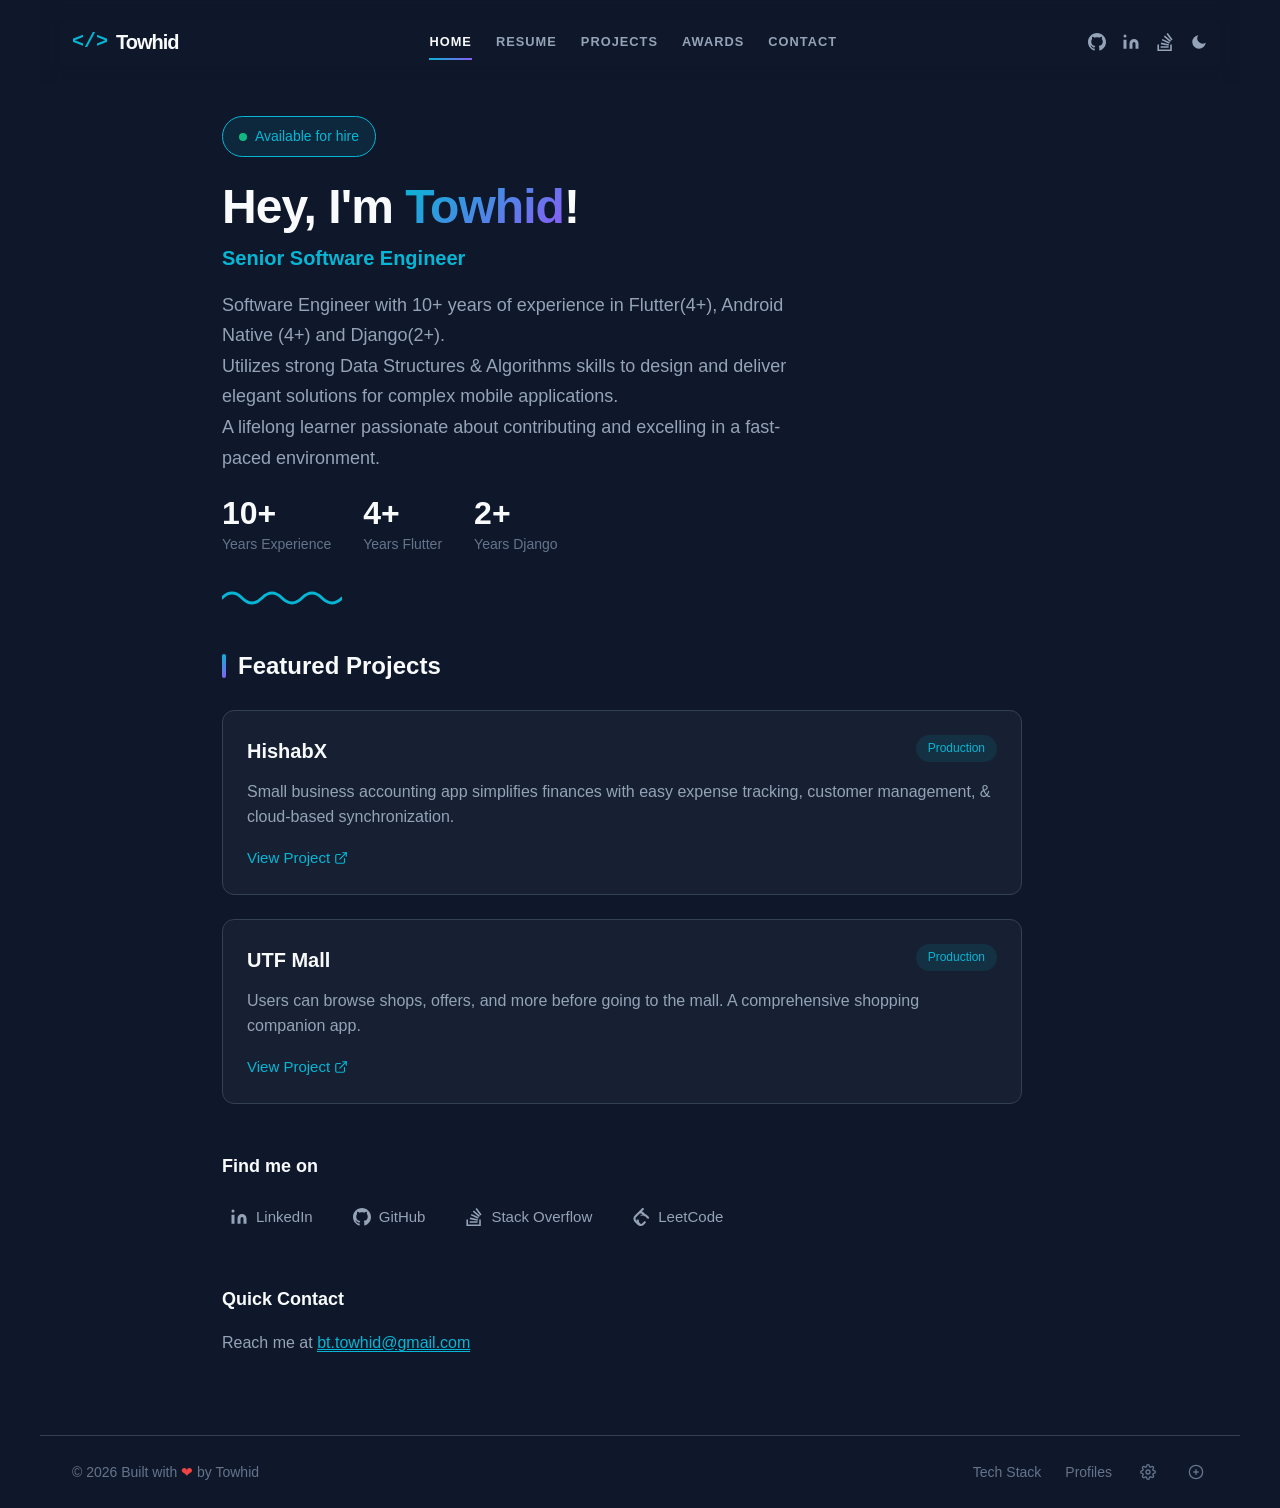
==== index.html @ b1a53357 "initial setup with kimi" ====
<!DOCTYPE html>
<html lang="en" data-theme="dark">

<head>
    <meta charset="UTF-8">
    <meta name="viewport" content="width=device-width, initial-scale=1.0">
    <title>Towhid - Software Engineer</title>
    <link rel="stylesheet" href="styles.css">
</head>

<body>
    <nav class="navbar">
        <div class="nav-brand">
            <span class="logo">&lt;/&gt;</span><span class="logo-text">Towhid</span>
        </div>
        <div class="nav-links">
            <a href="#home" class="nav-link active" data-section="home">HOME</a>
            <a href="#resume" class="nav-link" data-section="resume">RESUME</a>
            <a href="#projects" class="nav-link" data-section="projects">PROJECTS</a>
            <a href="#awards" class="nav-link" data-section="awards">AWARDS</a>
            <a href="#contact" class="nav-link" data-section="contact">CONTACT</a>
        </div>
        <div class="nav-social">
            <a href="#" class="social-link" aria-label="GitHub">
                <svg width="18" height="18" viewBox="0 0 24 24" fill="currentColor">
                    <path
                        d="M12 0c-6.626 0-12 5.373-12 12 0 5.302 3.438 9.8 8.207 11.387.599.111.793-.261.793-.577v-2.234c-3.338.726-4.033-1.416-4.033-1.416-.546-1.387-1.333-1.756-1.333-1.756-1.089-.745.083-.729.083-.729 1.205.084 1.839 1.237 1.839 1.237 1.07 1.834 2.807 1.304 3.492.997.107-.775.418-1.305.762-1.604-2.665-.305-5.467-1.334-5.467-5.931 0-1.311.469-2.381 1.236-3.221-.124-.303-.535-1.524.117-3.176 0 0 1.008-.322 3.301 1.23.957-.266 1.983-.399 3.003-.404 1.02.005 2.047.138 3.006.404 2.291-1.552 3.297-1.23 3.297-1.23.653 1.653.242 2.874.118 3.176.77.84 1.235 1.911 1.235 3.221 0 4.609-2.807 5.624-5.479 5.921.43.372.823 1.102.823 2.222v3.293c0 .319.192.694.801.576 4.765-1.589 8.199-6.086 8.199-11.386 0-6.627-5.373-12-12-12z" />
                </svg>
            </a>
            <a href="#" class="social-link" aria-label="LinkedIn">
                <svg width="18" height="18" viewBox="0 0 24 24" fill="currentColor">
                    <path d="M16 8a6 6 0 0 1 6 6v7h-4v-7a2 2 0 0 0-2-2 2 2 0 0 0-2 2v7h-4v-7a6 6 0 0 1 6-6z" />
                    <rect x="2" y="9" width="4" height="12" />
                    <circle cx="4" cy="4" r="2" />
                </svg>
            </a>
            <a href="#" class="social-link" aria-label="Stack Overflow">
                <svg width="18" height="18" viewBox="0 0 24 24" fill="currentColor">
                    <path
                        d="M15.725 0l-1.72 1.277 6.39 8.588 1.72-1.277L15.725 0zm-3.94 3.418l-1.369 1.644 8.225 6.85 1.369-1.644-8.225-6.85zm-3.15 4.465l-.905 1.94 9.702 4.517.904-1.94-9.701-4.517zm-1.85 4.86l-.44 2.093 10.473 2.201.44-2.092-10.473-2.203zM1.89 15.47V24h19.19v-8.53h-2.133v6.397H4.021v-6.396H1.89zm4.265 2.133v2.13h10.66v-2.13H6.154z" />
                </svg>
            </a>
            <button class="theme-toggle" aria-label="Toggle theme">
                <svg class="sun-icon" width="18" height="18" viewBox="0 0 24 24" fill="none" stroke="currentColor"
                    stroke-width="2">
                    <circle cx="12" cy="12" r="5" />
                    <path
                        d="M12 1v2M12 21v2M4.22 4.22l1.42 1.42M18.36 18.36l1.42 1.42M1 12h2M21 12h2M4.22 19.78l1.42-1.42M18.36 5.64l1.42-1.42" />
                </svg>
                <svg class="moon-icon" width="18" height="18" viewBox="0 0 24 24" fill="currentColor">
                    <path d="M21 12.79A9 9 0 1 1 11.21 3 7 7 0 0 0 21 12.79z" />
                </svg>
            </button>
        </div>
    </nav>

    <main class="main-content">
        <!-- Home/Hero Section -->
        <section id="home" class="section active">
            <div class="container">
                <div class="hero-badge">
                    <span class="badge">Available for hire</span>
                </div>
                <h1 class="hero-title">Hey, I'm <span class="highlight" id="hero-name"></span>!</h1>
                <p class="hero-role" id="hero-role"></p>
                <p class="hero-description" id="hero-bio"></p>
                <div class="hero-stats" id="hero-stats"></div>
                <div class="squiggle">
                    <svg width="120" height="20" viewBox="0 0 120 20" fill="none">
                        <path class="squiggle-path" d="M0 10 Q 10 0, 20 10 T 40 10 T 60 10 T 80 10 T 100 10 T 120 10"
                            stroke="currentColor" stroke-width="3" fill="none" stroke-linecap="round" />
                    </svg>
                </div>

                <div class="section-block">
                    <h2 class="section-title">Featured Projects</h2>
                    <div id="featured-projects"></div>
                </div>

                <div class="section-block">
                    <h3 class="subsection-title">Find me on</h3>
                    <div class="social-links" id="social-links"></div>
                </div>

                <div class="section-block">
                    <h3 class="subsection-title">Quick Contact</h3>
                    <p class="contact-text">Reach me at <a href="#" class="email-link" id="contact-email"></a></p>
                </div>
            </div>
        </section>

        <!-- Resume Section -->
        <section id="resume" class="section">
            <div class="container">
                <h1 class="page-title">My Resume / CV</h1>
                <p class="page-description" id="resume-intro"></p>
                <div class="squiggle">
                    <svg width="120" height="20" viewBox="0 0 120 20" fill="none">
                        <path class="squiggle-path" d="M0 10 Q 10 0, 20 10 T 40 10 T 60 10 T 80 10 T 100 10 T 120 10"
                            stroke="currentColor" stroke-width="3" fill="none" stroke-linecap="round" />
                    </svg>
                </div>

                <div class="section-block">
                    <h2 class="section-title">Skills</h2>
                    <p class="skills-intro" id="skills-intro"></p>

                    <div class="skills-categories" id="skills-categories"></div>
                </div>

                <div class="section-block">
                    <h2 class="section-title">Work History</h2>
                    <p class="work-intro" id="work-intro"></p>
                    <div class="timeline" id="work-timeline"></div>
                </div>

                <div class="section-block">
                    <h2 class="section-title">Education</h2>
                    <div class="education-card" id="education-container"></div>
                </div>

                <div class="section-block">
                    <h2 class="section-title">Certifications</h2>
                    <div class="cert-grid" id="cert-container"></div>
                </div>

                <div class="section-block">
                    <h2 class="section-title">Interests</h2>
                    <div class="interests-container" id="interests-container"></div>
                </div>
            </div>
        </section>

        <!-- Projects Section -->
        <section id="projects" class="section">
            <div class="container">
                <h1 class="page-title">Projects</h1>
                <p class="page-description">A showcase of my technical work and open source contributions.</p>
                <div class="squiggle">
                    <svg width="120" height="20" viewBox="0 0 120 20" fill="none">
                        <path class="squiggle-path" d="M0 10 Q 10 0, 20 10 T 40 10 T 60 10 T 80 10 T 100 10 T 120 10"
                            stroke="currentColor" stroke-width="3" fill="none" stroke-linecap="round" />
                    </svg>
                </div>
                <div id="projects-container"></div>
            </div>
        </section>

        <!-- Awards Section -->
        <section id="awards" class="section">
            <div class="container">
                <h1 class="page-title">Contests & Awards</h1>
                <p class="page-description">Recognition and achievements throughout my career.</p>
                <div class="squiggle">
                    <svg width="120" height="20" viewBox="0 0 120 20" fill="none">
                        <path class="squiggle-path" d="M0 10 Q 10 0, 20 10 T 40 10 T 60 10 T 80 10 T 100 10 T 120 10"
                            stroke="currentColor" stroke-width="3" fill="none" stroke-linecap="round" />
                    </svg>
                </div>
                <div class="awards-grid" id="awards-container"></div>

                <div class="section-block coding-section">
                    <h2 class="section-title">Competitive Programming</h2>
                    <div class="leetcode-card" id="leetcode-container"></div>
                </div>
            </div>
        </section>

        <!-- Contact Section -->
        <section id="contact" class="section">
            <div class="container">
                <h1 class="page-title">Get in touch</h1>
                <p class="page-description">Do you have an exciting project? Let's talk!</p>
                <div class="squiggle">
                    <svg width="120" height="20" viewBox="0 0 120 20" fill="none">
                        <path class="squiggle-path" d="M0 10 Q 10 0, 20 10 T 40 10 T 60 10 T 80 10 T 100 10 T 120 10"
                            stroke="currentColor" stroke-width="3" fill="none" stroke-linecap="round" />
                    </svg>
                </div>

                <div class="contact-grid">
                    <div class="contact-card">
                        <h3 class="contact-label">Email</h3>
                        <a href="#" class="contact-value email-link" id="contact-email-page"></a>
                    </div>
                    <div class="contact-card">
                        <h3 class="contact-label">Phone</h3>
                        <a href="#" class="contact-value" id="contact-phone"></a>
                    </div>
                    <div class="contact-card">
                        <h3 class="contact-label">Location</h3>
                        <span class="contact-value" id="contact-location"></span>
                    </div>
                </div>

                <div class="contact-social-section">
                    <h3 class="subsection-title">Connect on Social</h3>
                    <div class="social-links-large" id="contact-social-links"></div>
                </div>

                <p class="contact-note">I usually respond right away on business days.</p>
            </div>
        </section>
    </main>

    <footer class="footer">
        <div class="footer-left">
            <span>© 2026 Built with <span class="heart">❤</span> by <span id="footer-name"></span></span>
        </div>
        <div class="footer-right">
            <a href="#resume" class="footer-link">Tech Stack</a>
            <a href="#" class="footer-link">Profiles</a>
            <button class="footer-btn" aria-label="Settings">
                <svg width="16" height="16" viewBox="0 0 24 24" fill="none" stroke="currentColor" stroke-width="2">
                    <circle cx="12" cy="12" r="3" />
                    <path
                        d="M19.4 15a1.65 1.65 0 0 0 .33 1.82l.06.06a2 2 0 0 1 0 2.83 2 2 0 0 1-2.83 0l-.06-.06a1.65 1.65 0 0 0-1.82-.33 1.65 1.65 0 0 0-1 1.51V21a2 2 0 0 1-2 2 2 2 0 0 1-2-2v-.09A1.65 1.65 0 0 0 9 19.4a1.65 1.65 0 0 0-1.82.33l-.06.06a2 2 0 0 1-2.83 0 2 2 0 0 1 0-2.83l.06-.06a1.65 1.65 0 0 0 .33-1.82 1.65 1.65 0 0 0-1.51-1H3a2 2 0 0 1-2-2 2 2 0 0 1 2-2h.09A1.65 1.65 0 0 0 4.6 9a1.65 1.65 0 0 0-.33-1.82l-.06-.06a2 2 0 0 1 0-2.83 2 2 0 0 1 2.83 0l.06.06a1.65 1.65 0 0 0 1.82.33H9a1.65 1.65 0 0 0 1-1.51V3a2 2 0 0 1 2-2 2 2 0 0 1 2 2v.09a1.65 1.65 0 0 0 1 1.51 1.65 1.65 0 0 0 1.82-.33l.06-.06a2 2 0 0 1 2.83 0 2 2 0 0 1 0 2.83l-.06.06a1.65 1.65 0 0 0-.33 1.82V9a1.65 1.65 0 0 0 1.51 1H21a2 2 0 0 1 2 2 2 2 0 0 1-2 2h-.09a1.65 1.65 0 0 0-1.51 1z" />
                </svg>
            </button>
            <button class="footer-btn" aria-label="Accessibility">
                <svg width="16" height="16" viewBox="0 0 24 24" fill="none" stroke="currentColor" stroke-width="2">
                    <circle cx="12" cy="12" r="10" />
                    <path d="M12 8v8m-4-4h8" />
                </svg>
            </button>
        </div>
    </footer>

    <script src="app.js"></script>
</body>

</html>
---- styles.css ----
/* CSS Variables for theming */
:root {
    --bg-primary: #0f172a;
    --bg-secondary: #1e293b;
    --bg-card: #162032;
    --bg-hover: #1e293b;
    --text-primary: #f8fafc;
    --text-secondary: #94a3b8;
    --text-muted: #64748b;
    --accent: #06b6d4;
    --accent-secondary: #8b5cf6;
    --accent-hover: #0891b2;
    --border: #334155;
    --link: #06b6d4;
    --link-hover: #22d3ee;
    --shadow: 0 4px 6px -1px rgba(0, 0, 0, 0.3);
    --gradient: linear-gradient(135deg, #06b6d4 0%, #8b5cf6 100%);
}

[data-theme="light"] {
    --bg-primary: #fafaf9;
    --bg-secondary: #f5f5f4;
    --bg-card: #ffffff;
    --bg-hover: #f5f5f4;
    --text-primary: #1c1917;
    --text-secondary: #57534e;
    --text-muted: #78716c;
    --accent: #0891b2;
    --accent-secondary: #7c3aed;
    --accent-hover: #0e7490;
    --border: #e7e5e4;
    --link: #0891b2;
    --link-hover: #0e7490;
    --shadow: 0 4px 6px -1px rgba(0, 0, 0, 0.1);
    --gradient: linear-gradient(135deg, #0891b2 0%, #7c3aed 100%);
}

* {
    margin: 0;
    padding: 0;
    box-sizing: border-box;
}

html {
    scroll-behavior: smooth;
}

body {
    font-family: -apple-system, BlinkMacSystemFont, 'Segoe UI', Roboto, 'Helvetica Neue', Arial, sans-serif;
    background-color: var(--bg-primary);
    color: var(--text-primary);
    line-height: 1.6;
    min-height: 100vh;
    display: flex;
    flex-direction: column;
}

/* Navigation */
.navbar {
    display: flex;
    justify-content: space-between;
    align-items: center;
    padding: 1.5rem 2rem;
    max-width: 1200px;
    margin: 0 auto;
    width: 100%;
    position: sticky;
    top: 0;
    background: rgba(var(--bg-primary), 0.8);
    backdrop-filter: blur(10px);
    z-index: 100;
}

.nav-brand {
    display: flex;
    align-items: center;
    gap: 0.5rem;
    font-weight: 700;
    font-size: 1.25rem;
}

.logo {
    color: var(--accent);
    font-weight: 800;
    font-family: 'Courier New', monospace;
}

.logo-text {
    color: var(--text-primary);
    letter-spacing: -0.05em;
    font-weight: 700;
}

.nav-links {
    display: flex;
    gap: 1.5rem;
    align-items: center;
}

.nav-link {
    color: var(--text-secondary);
    text-decoration: none;
    font-size: 0.8rem;
    font-weight: 600;
    letter-spacing: 0.08em;
    transition: all 0.2s;
    position: relative;
    padding: 0.5rem 0;
    text-transform: uppercase;
}

.nav-link:hover,
.nav-link.active {
    color: var(--text-primary);
}

.nav-link.active::after {
    content: '';
    position: absolute;
    bottom: 0;
    left: 0;
    width: 100%;
    height: 2px;
    background: var(--gradient);
}

.nav-social {
    display: flex;
    align-items: center;
    gap: 1rem;
}

.social-link {
    color: var(--text-secondary);
    transition: all 0.2s;
    display: flex;
    align-items: center;
    justify-content: center;
    height: 18px;
    width: 18px;
}

.social-link:hover {
    color: var(--accent);
    transform: translateY(-2px);
}

.theme-toggle {
    background: none;
    border: none;
    color: var(--text-secondary);
    cursor: pointer;
    padding: 0;
    display: flex;
    align-items: center;
    justify-content: center;
    transition: all 0.2s;
    height: 18px;
    width: 18px;
    position: relative;
}

.theme-toggle:hover {
    color: var(--accent);
    transform: rotate(15deg);
}

[data-theme="dark"] .sun-icon {
    display: none;
}

[data-theme="light"] .moon-icon {
    display: none;
}

/* Main Content */
.main-content {
    flex: 1;
    max-width: 900px;
    margin: 0 auto;
    width: 100%;
    padding: 2rem;
}

.section {
    display: none;
    animation: fadeIn 0.4s ease;
}

.section.active {
    display: block;
}

@keyframes fadeIn {
    from {
        opacity: 0;
        transform: translateY(15px);
    }

    to {
        opacity: 1;
        transform: translateY(0);
    }
}

.container {
    max-width: 800px;
}

/* Hero Section */
.hero-badge {
    margin-bottom: 1.5rem;
}

.badge {
    display: inline-flex;
    align-items: center;
    gap: 0.5rem;
    padding: 0.5rem 1rem;
    background: rgba(6, 182, 212, 0.1);
    border: 1px solid var(--accent);
    border-radius: 50px;
    font-size: 0.875rem;
    color: var(--accent);
    font-weight: 500;
}

.badge::before {
    content: '';
    width: 8px;
    height: 8px;
    background: #10b981;
    border-radius: 50%;
    animation: pulse 2s infinite;
}

@keyframes pulse {

    0%,
    100% {
        opacity: 1;
    }

    50% {
        opacity: 0.5;
    }
}

.hero-title {
    font-size: 3rem;
    font-weight: 800;
    margin-bottom: 0.5rem;
    line-height: 1.1;
    letter-spacing: -0.02em;
}

.highlight {
    background: var(--gradient);
    -webkit-background-clip: text;
    -webkit-text-fill-color: transparent;
    background-clip: text;
}

.hero-role {
    font-size: 1.25rem;
    color: var(--accent);
    font-weight: 600;
    margin-bottom: 1rem;
}

.hero-description {
    color: var(--text-secondary);
    font-size: 1.125rem;
    line-height: 1.7;
    margin-bottom: 1.5rem;
    max-width: 600px;
}

.hero-stats {
    display: flex;
    gap: 2rem;
    margin-bottom: 2rem;
}

.stat-item {
    display: flex;
    flex-direction: column;
}

.stat-number {
    font-size: 2rem;
    font-weight: 700;
    color: var(--text-primary);
    line-height: 1;
}

.stat-label {
    font-size: 0.875rem;
    color: var(--text-muted);
    margin-top: 0.25rem;
}

/* Typography */
.page-title {
    font-size: 2.5rem;
    font-weight: 800;
    margin-bottom: 1rem;
    letter-spacing: -0.02em;
}

.page-description {
    color: var(--text-secondary);
    font-size: 1.125rem;
    margin-bottom: 1.5rem;
}

.section-title {
    font-size: 1.5rem;
    font-weight: 700;
    margin-bottom: 1.5rem;
    color: var(--text-primary);
    display: flex;
    align-items: center;
    gap: 0.75rem;
}

.section-title::before {
    content: '';
    width: 4px;
    height: 24px;
    background: var(--gradient);
    border-radius: 2px;
}

.subsection-title {
    font-size: 1.125rem;
    font-weight: 600;
    margin-bottom: 1rem;
    color: var(--text-primary);
}

/* Squiggle decoration */
.squiggle {
    margin: 2rem 0;
    color: var(--accent);
}

.squiggle-path {
    stroke: currentColor;
}

/* Section Blocks */
.section-block {
    margin-bottom: 3rem;
}

/* Projects */
.project-card {
    background: var(--bg-card);
    border: 1px solid var(--border);
    border-radius: 12px;
    padding: 1.5rem;
    margin-bottom: 1.5rem;
    transition: all 0.3s;
    position: relative;
    overflow: hidden;
}

.project-card::before {
    content: '';
    position: absolute;
    top: 0;
    left: 0;
    width: 100%;
    height: 3px;
    background: var(--gradient);
    transform: scaleX(0);
    transition: transform 0.3s;
}

.project-card:hover {
    transform: translateY(-4px);
    box-shadow: var(--shadow);
    border-color: var(--accent);
}

.project-card:hover::before {
    transform: scaleX(1);
}

.project-header {
    display: flex;
    justify-content: space-between;
    align-items: start;
    margin-bottom: 0.75rem;
}

.project-title {
    font-size: 1.25rem;
    font-weight: 600;
    color: var(--text-primary);
}

.project-badge {
    padding: 0.25rem 0.75rem;
    background: rgba(6, 182, 212, 0.1);
    border-radius: 50px;
    font-size: 0.75rem;
    color: var(--accent);
    font-weight: 500;
}

.project-description {
    color: var(--text-secondary);
    line-height: 1.6;
    margin-bottom: 1rem;
}

.project-links {
    display: flex;
    gap: 1rem;
}

.project-link {
    color: var(--link);
    text-decoration: none;
    font-weight: 500;
    display: inline-flex;
    align-items: center;
    gap: 0.25rem;
    font-size: 0.9375rem;
    transition: color 0.2s;
}

.project-link:hover {
    color: var(--link-hover);
}

.external-icon {
    width: 14px;
    height: 14px;
}

/* Social Links */
.social-links {
    display: flex;
    gap: 1.5rem;
    flex-wrap: wrap;
}

.social-link-item {
    color: var(--text-secondary);
    text-decoration: none;
    display: flex;
    align-items: center;
    gap: 0.5rem;
    font-size: 0.9375rem;
    transition: all 0.2s;
    padding: 0.5rem;
    border-radius: 8px;
}

.social-link-item:hover {
    color: var(--text-primary);
    background: var(--bg-card);
}

.social-icon {
    width: 18px;
    height: 18px;
}

/* Skills */
.skills-intro {
    color: var(--text-secondary);
    margin-bottom: 1.5rem;
    line-height: 1.6;
}

.skills-categories {
    display: flex;
    flex-direction: column;
    gap: 2rem;
}

.skill-category {
    background: var(--bg-card);
    border: 1px solid var(--border);
    border-radius: 12px;
    padding: 1.5rem;
}

.skill-category-title {
    font-size: 1rem;
    font-weight: 600;
    color: var(--accent);
    margin-bottom: 1rem;
    text-transform: uppercase;
    letter-spacing: 0.05em;
}

.skills-container {
    display: flex;
    flex-wrap: wrap;
    gap: 0.75rem;
}

.skill-tag {
    display: inline-flex;
    align-items: center;
    gap: 0.5rem;
    padding: 0.5rem 0.875rem;
    background: var(--bg-primary);
    border-radius: 8px;
    font-size: 0.875rem;
    color: var(--text-secondary);
    border: 1px solid var(--border);
    transition: all 0.2s;
}

.skill-tag:hover {
    transform: translateY(-2px);
    border-color: var(--accent);
    color: var(--text-primary);
}

.skill-icon {
    width: 18px;
    height: 18px;
    display: flex;
    align-items: center;
    justify-content: center;
}

.skill-icon svg {
    width: 100%;
    height: 100%;
}

/* Timeline */
.work-intro {
    color: var(--text-secondary);
    margin-bottom: 2rem;
}

.timeline {
    position: relative;
    padding-left: 2rem;
}

.timeline::before {
    content: '';
    position: absolute;
    left: 0;
    top: 0;
    bottom: 0;
    width: 2px;
    background: var(--gradient);
    opacity: 0.3;
}

.timeline-item {
    position: relative;
    padding-bottom: 2.5rem;
    padding-left: 1.5rem;
}

.timeline-item::before {
    content: '';
    position: absolute;
    left: -2rem;
    top: 0.5rem;
    width: 12px;
    height: 12px;
    border-radius: 50%;
    background: var(--bg-primary);
    border: 3px solid var(--accent);
    margin-left: -5px;
    transition: all 0.2s;
}

.timeline-item:hover::before {
    background: var(--accent);
    transform: scale(1.2);
}

.timeline-header {
    display: flex;
    justify-content: space-between;
    align-items: start;
    flex-wrap: wrap;
    gap: 0.5rem;
}

.timeline-title {
    font-size: 1.125rem;
    font-weight: 600;
    color: var(--text-primary);
}

.timeline-badge {
    padding: 0.25rem 0.75rem;
    background: rgba(6, 182, 212, 0.1);
    border-radius: 50px;
    font-size: 0.75rem;
    color: var(--accent);
    font-weight: 500;
}

.timeline-meta {
    display: flex;
    align-items: center;
    gap: 0.75rem;
    margin: 0.5rem 0;
    font-size: 0.9375rem;
    flex-wrap: wrap;
}

.timeline-company {
    color: var(--text-primary);
    font-weight: 600;
    text-decoration: none;
}

.timeline-location {
    color: var(--text-muted);
    display: flex;
    align-items: center;
    gap: 0.25rem;
}

.timeline-type {
    color: var(--text-muted);
    font-size: 0.875rem;
}

.timeline-date {
    color: var(--accent);
    font-size: 0.875rem;
    margin-bottom: 0.75rem;
    font-weight: 500;
    font-family: 'Courier New', monospace;
}

.timeline-duties {
    list-style: none;
    padding: 0;
}

.timeline-duties li {
    color: var(--text-secondary);
    margin-bottom: 0.5rem;
    padding-left: 1.25rem;
    position: relative;
    line-height: 1.6;
}

.timeline-duties li::before {
    content: '▹';
    position: absolute;
    left: 0;
    color: var(--accent);
}

/* Education */
.education-card {
    background: var(--bg-card);
    border: 1px solid var(--border);
    border-radius: 12px;
    padding: 1.5rem;
    display: flex;
    align-items: start;
    gap: 1rem;
    transition: all 0.3s;
}

.education-card:hover {
    border-color: var(--accent);
    transform: translateX(4px);
}

.education-icon {
    width: 48px;
    height: 48px;
    background: var(--gradient);
    border-radius: 12px;
    display: flex;
    align-items: center;
    justify-content: center;
    color: white;
    font-size: 1.5rem;
    flex-shrink: 0;
}

.education-content h3 {
    font-size: 1.125rem;
    font-weight: 600;
    color: var(--text-primary);
    margin-bottom: 0.25rem;
}

.education-content p {
    color: var(--text-secondary);
    font-size: 0.9375rem;
}

.education-year {
    color: var(--accent);
    font-weight: 500;
    font-family: 'Courier New', monospace;
}

/* Certifications */
.cert-grid {
    display: grid;
    grid-template-columns: repeat(auto-fit, minmax(300px, 1fr));
    gap: 1rem;
}

.cert-card {
    background: var(--bg-card);
    border: 1px solid var(--border);
    border-radius: 12px;
    padding: 1.25rem;
    display: flex;
    align-items: start;
    gap: 1rem;
    transition: all 0.3s;
}

.cert-card:hover {
    border-color: var(--accent);
    transform: translateY(-2px);
}

.cert-icon {
    width: 40px;
    height: 40px;
    background: rgba(6, 182, 212, 0.1);
    border-radius: 10px;
    display: flex;
    align-items: center;
    justify-content: center;
    color: var(--accent);
    flex-shrink: 0;
}

.cert-content h4 {
    font-size: 1rem;
    font-weight: 600;
    color: var(--text-primary);
    margin-bottom: 0.25rem;
}

.cert-content p {
    color: var(--text-muted);
    font-size: 0.875rem;
}

.cert-year {
    color: var(--accent);
    font-weight: 500;
    font-family: 'Courier New', monospace;
    font-size: 0.875rem;
}

/* Interests */
.interests-container {
    display: flex;
    flex-wrap: wrap;
    gap: 0.75rem;
}

.interest-tag {
    padding: 0.75rem 1.25rem;
    background: var(--bg-card);
    border: 1px solid var(--border);
    border-radius: 50px;
    font-size: 0.9375rem;
    color: var(--text-secondary);
    transition: all 0.2s;
    display: flex;
    align-items: center;
    gap: 0.5rem;
}

.interest-tag:hover {
    border-color: var(--accent);
    color: var(--text-primary);
    transform: translateY(-2px);
}

/* Awards */
.awards-grid {
    display: grid;
    gap: 1rem;
}

.award-card {
    background: var(--bg-card);
    border: 1px solid var(--border);
    border-radius: 12px;
    padding: 1.5rem;
    display: flex;
    align-items: start;
    gap: 1rem;
    transition: all 0.3s;
    position: relative;
    overflow: hidden;
}

.award-card::after {
    content: '';
    position: absolute;
    top: 0;
    right: 0;
    width: 100px;
    height: 100%;
    background: var(--gradient);
    opacity: 0.03;
    transform: skewX(-20deg) translateX(50%);
}

.award-card:hover {
    border-color: var(--accent);
    transform: translateX(4px);
}

.award-rank {
    width: 48px;
    height: 48px;
    background: var(--gradient);
    border-radius: 12px;
    display: flex;
    align-items: center;
    justify-content: center;
    color: white;
    font-size: 1.25rem;
    font-weight: 700;
    flex-shrink: 0;
}

.award-rank.gold {
    background: linear-gradient(135deg, #f59e0b 0%, #d97706 100%);
}

.award-rank.silver {
    background: linear-gradient(135deg, #94a3b8 0%, #64748b 100%);
}

.award-content h3 {
    font-size: 1.125rem;
    font-weight: 600;
    color: var(--text-primary);
    margin-bottom: 0.25rem;
}

.award-content p {
    color: var(--text-secondary);
    font-size: 0.9375rem;
}

.award-year {
    color: var(--accent);
    font-weight: 500;
    font-family: 'Courier New', monospace;
    font-size: 0.875rem;
}

/* LeetCode Section */
.coding-section {
    margin-top: 3rem;
}

.leetcode-card {
    background: var(--bg-card);
    border: 1px solid var(--border);
    border-radius: 12px;
    padding: 2rem;
    display: flex;
    align-items: center;
    gap: 2rem;
    flex-wrap: wrap;
}

.leetcode-stats {
    display: flex;
    gap: 2rem;
}

.leetcode-stat {
    text-align: center;
}

.leetcode-number {
    font-size: 2.5rem;
    font-weight: 800;
    background: var(--gradient);
    -webkit-background-clip: text;
    -webkit-text-fill-color: transparent;
    background-clip: text;
    line-height: 1;
}

.leetcode-label {
    font-size: 0.875rem;
    color: var(--text-muted);
    margin-top: 0.5rem;
}

.leetcode-link {
    margin-left: auto;
    padding: 0.75rem 1.5rem;
    background: var(--gradient);
    color: white;
    text-decoration: none;
    border-radius: 8px;
    font-weight: 600;
    transition: all 0.2s;
}

.leetcode-link:hover {
    transform: translateY(-2px);
    box-shadow: 0 4px 12px rgba(6, 182, 212, 0.3);
}

/* Contact */
.contact-grid {
    display: grid;
    grid-template-columns: repeat(auto-fit, minmax(200px, 1fr));
    gap: 1rem;
    margin-bottom: 3rem;
}

.contact-card {
    background: var(--bg-card);
    border: 1px solid var(--border);
    border-radius: 12px;
    padding: 1.5rem;
    transition: all 0.3s;
}

.contact-card:hover {
    border-color: var(--accent);
    transform: translateY(-4px);
}

.contact-label {
    font-size: 0.875rem;
    color: var(--text-muted);
    text-transform: uppercase;
    letter-spacing: 0.05em;
    margin-bottom: 0.5rem;
}

.contact-value {
    font-size: 1.125rem;
    color: var(--text-primary);
    text-decoration: none;
    font-weight: 600;
    word-break: break-all;
}

.email-link {
    color: var(--link);
    border-bottom: 1px solid var(--link);
    transition: color 0.2s;
}

.email-link:hover {
    color: var(--link-hover);
}

.contact-social-section {
    margin-bottom: 2rem;
}

.social-links-large {
    display: flex;
    gap: 1rem;
    flex-wrap: wrap;
}

.social-link-large {
    display: flex;
    align-items: center;
    gap: 0.75rem;
    padding: 1rem 1.5rem;
    background: var(--bg-card);
    border: 1px solid var(--border);
    border-radius: 12px;
    color: var(--text-secondary);
    text-decoration: none;
    font-weight: 500;
    transition: all 0.2s;
}

.social-link-large:hover {
    border-color: var(--accent);
    color: var(--text-primary);
    transform: translateY(-2px);
}

.social-link-large svg {
    width: 20px;
    height: 20px;
}

.contact-note {
    color: var(--text-muted);
    font-style: italic;
}

/* Contact text */
.contact-text {
    color: var(--text-secondary);
}

/* Footer */
.footer {
    margin-top: auto;
    padding: 1.5rem 2rem;
    border-top: 1px solid var(--border);
    display: flex;
    justify-content: space-between;
    align-items: center;
    max-width: 1200px;
    margin-left: auto;
    margin-right: auto;
    width: 100%;
    font-size: 0.875rem;
    color: var(--text-muted);
}

.footer-left {
    display: flex;
    align-items: center;
    gap: 0.5rem;
}

.heart {
    color: #ef4444;
}

.footer-right {
    display: flex;
    align-items: center;
    gap: 1.5rem;
}

.footer-link {
    color: var(--text-muted);
    text-decoration: none;
    transition: color 0.2s;
}

.footer-link:hover {
    color: var(--text-primary);
}

.footer-btn {
    background: none;
    border: none;
    color: var(--text-muted);
    cursor: pointer;
    padding: 0.25rem;
    display: flex;
    align-items: center;
    justify-content: center;
    transition: color 0.2s;
}

.footer-btn:hover {
    color: var(--text-primary);
}

/* Responsive */
@media (max-width: 768px) {
    .navbar {
        padding: 1rem;
        flex-wrap: wrap;
        gap: 1rem;
    }

    .nav-links {
        gap: 1rem;
        order: 3;
        width: 100%;
        justify-content: center;
    }

    .main-content {
        padding: 1.5rem;
    }

    .hero-title,
    .page-title {
        font-size: 2rem;
    }

    .hero-stats {
        gap: 1.5rem;
    }

    .stat-number {
        font-size: 1.5rem;
    }

    .timeline {
        padding-left: 1.5rem;
    }

    .leetcode-card {
        flex-direction: column;
        text-align: center;
    }

    .leetcode-link {
        margin-left: 0;
        width: 100%;
    }

    .footer {
        flex-direction: column;
        gap: 1rem;
        text-align: center;
    }

    .cert-grid {
        grid-template-columns: 1fr;
    }
}
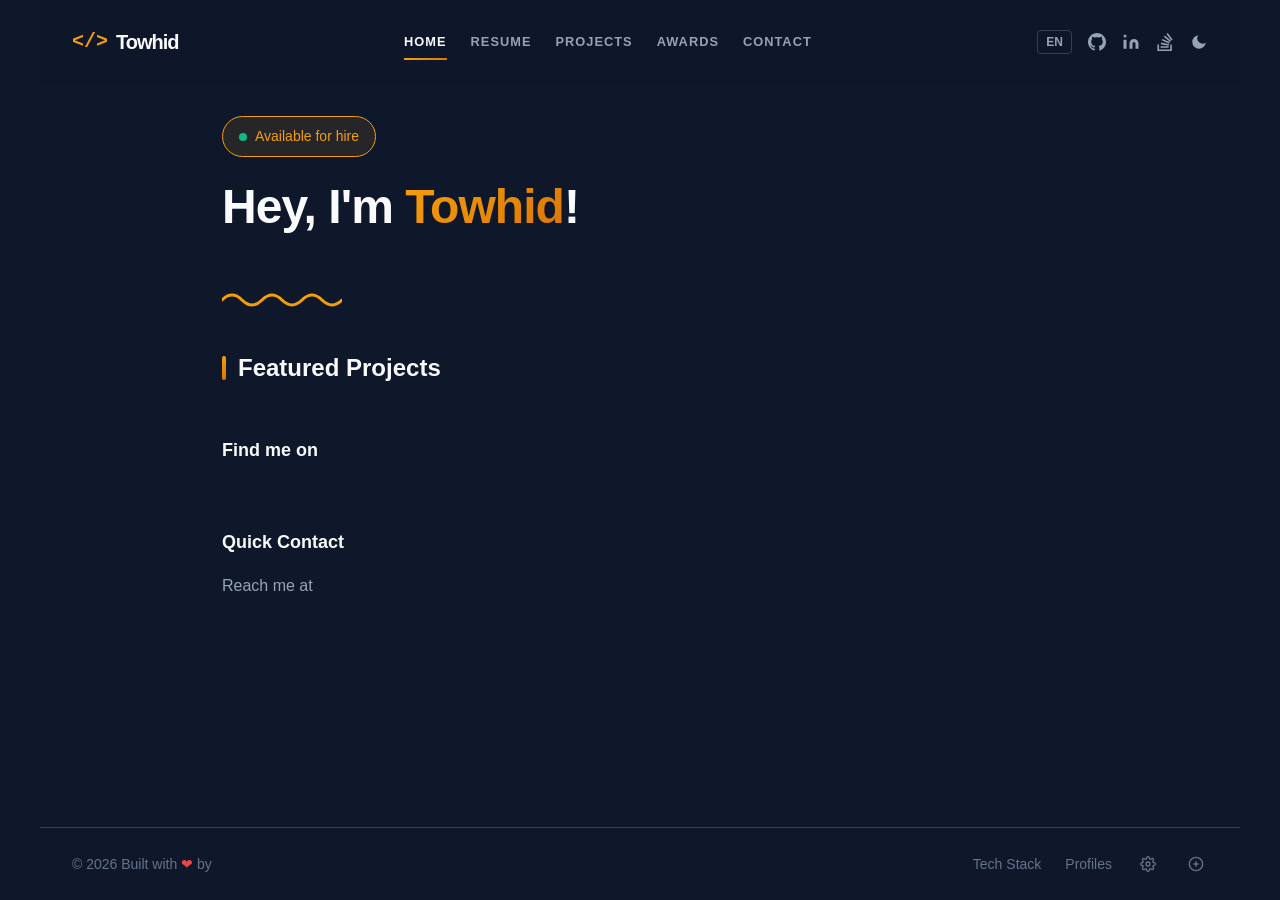
==== commit f346a876: "design theme changed to amber" ====
--- a/index.html
+++ b/index.html
@@ -14,43 +14,52 @@
             <span class="logo">&lt;/&gt;</span><span class="logo-text">Towhid</span>
         </div>
         <div class="nav-links">
-            <a href="#home" class="nav-link active" data-section="home">HOME</a>
-            <a href="#resume" class="nav-link" data-section="resume">RESUME</a>
-            <a href="#projects" class="nav-link" data-section="projects">PROJECTS</a>
-            <a href="#awards" class="nav-link" data-section="awards">AWARDS</a>
-            <a href="#contact" class="nav-link" data-section="contact">CONTACT</a>
-        </div>
-        <div class="nav-social">
-            <a href="#" class="social-link" aria-label="GitHub">
-                <svg width="18" height="18" viewBox="0 0 24 24" fill="currentColor">
-                    <path
-                        d="M12 0c-6.626 0-12 5.373-12 12 0 5.302 3.438 9.8 8.207 11.387.599.111.793-.261.793-.577v-2.234c-3.338.726-4.033-1.416-4.033-1.416-.546-1.387-1.333-1.756-1.333-1.756-1.089-.745.083-.729.083-.729 1.205.084 1.839 1.237 1.839 1.237 1.07 1.834 2.807 1.304 3.492.997.107-.775.418-1.305.762-1.604-2.665-.305-5.467-1.334-5.467-5.931 0-1.311.469-2.381 1.236-3.221-.124-.303-.535-1.524.117-3.176 0 0 1.008-.322 3.301 1.23.957-.266 1.983-.399 3.003-.404 1.02.005 2.047.138 3.006.404 2.291-1.552 3.297-1.23 3.297-1.23.653 1.653.242 2.874.118 3.176.77.84 1.235 1.911 1.235 3.221 0 4.609-2.807 5.624-5.479 5.921.43.372.823 1.102.823 2.222v3.293c0 .319.192.694.801.576 4.765-1.589 8.199-6.086 8.199-11.386 0-6.627-5.373-12-12-12z" />
-                </svg>
-            </a>
-            <a href="#" class="social-link" aria-label="LinkedIn">
-                <svg width="18" height="18" viewBox="0 0 24 24" fill="currentColor">
-                    <path d="M16 8a6 6 0 0 1 6 6v7h-4v-7a2 2 0 0 0-2-2 2 2 0 0 0-2 2v7h-4v-7a6 6 0 0 1 6-6z" />
-                    <rect x="2" y="9" width="4" height="12" />
-                    <circle cx="4" cy="4" r="2" />
-                </svg>
-            </a>
-            <a href="#" class="social-link" aria-label="Stack Overflow">
-                <svg width="18" height="18" viewBox="0 0 24 24" fill="currentColor">
-                    <path
-                        d="M15.725 0l-1.72 1.277 6.39 8.588 1.72-1.277L15.725 0zm-3.94 3.418l-1.369 1.644 8.225 6.85 1.369-1.644-8.225-6.85zm-3.15 4.465l-.905 1.94 9.702 4.517.904-1.94-9.701-4.517zm-1.85 4.86l-.44 2.093 10.473 2.201.44-2.092-10.473-2.203zM1.89 15.47V24h19.19v-8.53h-2.133v6.397H4.021v-6.396H1.89zm4.265 2.133v2.13h10.66v-2.13H6.154z" />
-                </svg>
-            </a>
-            <button class="theme-toggle" aria-label="Toggle theme">
-                <svg class="sun-icon" width="18" height="18" viewBox="0 0 24 24" fill="none" stroke="currentColor"
-                    stroke-width="2">
-                    <circle cx="12" cy="12" r="5" />
-                    <path
-                        d="M12 1v2M12 21v2M4.22 4.22l1.42 1.42M18.36 18.36l1.42 1.42M1 12h2M21 12h2M4.22 19.78l1.42-1.42M18.36 5.64l1.42-1.42" />
-                </svg>
-                <svg class="moon-icon" width="18" height="18" viewBox="0 0 24 24" fill="currentColor">
-                    <path d="M21 12.79A9 9 0 1 1 11.21 3 7 7 0 0 0 21 12.79z" />
-                </svg>
+            <a href="#home" class="nav-link active" data-section="home" data-en="HOME" data-bn="হোম">HOME</a>
+            <a href="#resume" class="nav-link" data-section="resume" data-en="RESUME" data-bn="জীবনবৃত্তান্ত">RESUME</a>
+            <a href="#projects" class="nav-link" data-section="projects" data-en="PROJECTS"
+                data-bn="প্রজেক্টস">PROJECTS</a>
+            <a href="#awards" class="nav-link" data-section="awards" data-en="AWARDS" data-bn="পুরস্কার">AWARDS</a>
+            <a href="#contact" class="nav-link" data-section="contact" data-en="CONTACT" data-bn="যোগাযোগ">CONTACT</a>
+        </div>
+        <div class="nav-actions">
+            <button class="lang-toggle" id="lang-toggle" aria-label="Toggle language">
+                <span class="lang-text">EN</span>
             </button>
+            <div class="nav-social">
+                <a href="https://github.com/itsTowhid" class="social-link" aria-label="GitHub" target="_blank"
+                    rel="noopener">
+                    <svg width="18" height="18" viewBox="0 0 24 24" fill="currentColor">
+                        <path
+                            d="M12 0c-6.626 0-12 5.373-12 12 0 5.302 3.438 9.8 8.207 11.387.599.111.793-.261.793-.577v-2.234c-3.338.726-4.033-1.416-4.033-1.416-.546-1.387-1.333-1.756-1.333-1.756-1.089-.745.083-.729.083-.729 1.205.084 1.839 1.237 1.839 1.237 1.07 1.834 2.807 1.304 3.492.997.107-.775.418-1.305.762-1.604-2.665-.305-5.467-1.334-5.467-5.931 0-1.311.469-2.381 1.236-3.221-.124-.303-.535-1.524.117-3.176 0 0 1.008-.322 3.301 1.23.957-.266 1.983-.399 3.003-.404 1.02.005 2.047.138 3.006.404 2.291-1.552 3.297-1.23 3.297-1.23.653 1.653.242 2.874.118 3.176.77.84 1.235 1.911 1.235 3.221 0 4.609-2.807 5.624-5.479 5.921.43.372.823 1.102.823 2.222v3.293c0 .319.192.694.801.576 4.765-1.589 8.199-6.086 8.199-11.386 0-6.627-5.373-12-12-12z" />
+                    </svg>
+                </a>
+                <a href="https://linkedin.com/in/itsTowhid" class="social-link" aria-label="LinkedIn" target="_blank"
+                    rel="noopener">
+                    <svg width="18" height="18" viewBox="0 0 24 24" fill="currentColor">
+                        <path d="M16 8a6 6 0 0 1 6 6v7h-4v-7a2 2 0 0 0-2-2 2 2 0 0 0-2 2v7h-4v-7a6 6 0 0 1 6-6z" />
+                        <rect x="2" y="9" width="4" height="12" />
+                        <circle cx="4" cy="4" r="2" />
+                    </svg>
+                </a>
+                <a href="https://stackoverflow.com/users/411552/towhid" class="social-link" aria-label="Stack Overflow"
+                    target="_blank" rel="noopener">
+                    <svg width="18" height="18" viewBox="0 0 24 24" fill="currentColor">
+                        <path
+                            d="M15.725 0l-1.72 1.277 6.39 8.588 1.72-1.277L15.725 0zm-3.94 3.418l-1.369 1.644 8.225 6.85 1.369-1.644-8.225-6.85zm-3.15 4.465l-.905 1.94 9.702 4.517.904-1.94-9.701-4.517zm-1.85 4.86l-.44 2.093 10.473 2.201.44-2.092-10.473-2.203zM1.89 15.47V24h19.19v-8.53h-2.133v6.397H4.021v-6.396H1.89zm4.265 2.133v2.13h10.66v-2.13H6.154z" />
+                    </svg>
+                </a>
+                <button class="theme-toggle" aria-label="Toggle theme">
+                    <svg class="sun-icon" width="18" height="18" viewBox="0 0 24 24" fill="none" stroke="currentColor"
+                        stroke-width="2">
+                        <circle cx="12" cy="12" r="5" />
+                        <path
+                            d="M12 1v2M12 21v2M4.22 4.22l1.42 1.42M18.36 18.36l1.42 1.42M1 12h2M21 12h2M4.22 19.78l1.42-1.42M18.36 5.64l1.42-1.42" />
+                    </svg>
+                    <svg class="moon-icon" width="18" height="18" viewBox="0 0 24 24" fill="currentColor">
+                        <path d="M21 12.79A9 9 0 1 1 11.21 3 7 7 0 0 0 21 12.79z" />
+                    </svg>
+                </button>
+            </div>
         </div>
     </nav>
 
@@ -59,9 +68,13 @@
         <section id="home" class="section active">
             <div class="container">
                 <div class="hero-badge">
-                    <span class="badge">Available for hire</span>
-                </div>
-                <h1 class="hero-title">Hey, I'm <span class="highlight" id="hero-name"></span>!</h1>
+                    <span class="badge" data-en="Available for hire" data-bn="চাকরির জন্য প্রস্তুত">Available for
+                        hire</span>
+                </div>
+                <h1 class="hero-title">
+                    <span data-en="Hey, I'm" data-bn="হ্যালো, আমি">Hey, I'm</span>
+                    <span class="highlight" id="hero-name"></span>!
+                </h1>
                 <p class="hero-role" id="hero-role"></p>
                 <p class="hero-description" id="hero-bio"></p>
                 <div class="hero-stats" id="hero-stats"></div>
@@ -73,18 +86,22 @@
                 </div>
 
                 <div class="section-block">
-                    <h2 class="section-title">Featured Projects</h2>
+                    <h2 class="section-title" data-en="Featured Projects" data-bn="বৈশিষ্ট্যযুক্ত প্রজেক্টস">Featured
+                        Projects</h2>
                     <div id="featured-projects"></div>
                 </div>
 
                 <div class="section-block">
-                    <h3 class="subsection-title">Find me on</h3>
+                    <h3 class="subsection-title" data-en="Find me on" data-bn="আমাকে পাবেন">Find me on</h3>
                     <div class="social-links" id="social-links"></div>
                 </div>
 
                 <div class="section-block">
-                    <h3 class="subsection-title">Quick Contact</h3>
-                    <p class="contact-text">Reach me at <a href="#" class="email-link" id="contact-email"></a></p>
+                    <h3 class="subsection-title" data-en="Quick Contact" data-bn="দ্রুত যোগাযোগ">Quick Contact</h3>
+                    <p class="contact-text">
+                        <span data-en="Reach me at" data-bn="আমাকে পাবেন">Reach me at</span>
+                        <a href="#" class="email-link" id="contact-email"></a>
+                    </p>
                 </div>
             </div>
         </section>
@@ -92,7 +109,7 @@
         <!-- Resume Section -->
         <section id="resume" class="section">
             <div class="container">
-                <h1 class="page-title">My Resume / CV</h1>
+                <h1 class="page-title" data-en="My Resume / CV" data-bn="আমার জীবনবৃত্তান্ত">My Resume / CV</h1>
                 <p class="page-description" id="resume-intro"></p>
                 <div class="squiggle">
                     <svg width="120" height="20" viewBox="0 0 120 20" fill="none">
@@ -102,30 +119,29 @@
                 </div>
 
                 <div class="section-block">
-                    <h2 class="section-title">Skills</h2>
+                    <h2 class="section-title" data-en="Skills" data-bn="দক্ষতা">Skills</h2>
                     <p class="skills-intro" id="skills-intro"></p>
-
                     <div class="skills-categories" id="skills-categories"></div>
                 </div>
 
                 <div class="section-block">
-                    <h2 class="section-title">Work History</h2>
+                    <h2 class="section-title" data-en="Work History" data-bn="কর্ম অভিজ্ঞতা">Work History</h2>
                     <p class="work-intro" id="work-intro"></p>
                     <div class="timeline" id="work-timeline"></div>
                 </div>
 
                 <div class="section-block">
-                    <h2 class="section-title">Education</h2>
+                    <h2 class="section-title" data-en="Education" data-bn="শিক্ষা">Education</h2>
                     <div class="education-card" id="education-container"></div>
                 </div>
 
                 <div class="section-block">
-                    <h2 class="section-title">Certifications</h2>
+                    <h2 class="section-title" data-en="Certifications" data-bn="সার্টিফিকেশন">Certifications</h2>
                     <div class="cert-grid" id="cert-container"></div>
                 </div>
 
                 <div class="section-block">
-                    <h2 class="section-title">Interests</h2>
+                    <h2 class="section-title" data-en="Interests" data-bn="আগ্রহ">Interests</h2>
                     <div class="interests-container" id="interests-container"></div>
                 </div>
             </div>
@@ -134,8 +150,10 @@
         <!-- Projects Section -->
         <section id="projects" class="section">
             <div class="container">
-                <h1 class="page-title">Projects</h1>
-                <p class="page-description">A showcase of my technical work and open source contributions.</p>
+                <h1 class="page-title" data-en="Projects" data-bn="প্রজেক্টস">Projects</h1>
+                <p class="page-description" data-en="A showcase of my technical work and open source contributions."
+                    data-bn="আমার কারিগরি কাজ এবং ওপেন সোর্স অবদানের প্রদর্শনী।">A showcase of my technical work and
+                    open source contributions.</p>
                 <div class="squiggle">
                     <svg width="120" height="20" viewBox="0 0 120 20" fill="none">
                         <path class="squiggle-path" d="M0 10 Q 10 0, 20 10 T 40 10 T 60 10 T 80 10 T 100 10 T 120 10"
@@ -149,8 +167,11 @@
         <!-- Awards Section -->
         <section id="awards" class="section">
             <div class="container">
-                <h1 class="page-title">Contests & Awards</h1>
-                <p class="page-description">Recognition and achievements throughout my career.</p>
+                <h1 class="page-title" data-en="Contests & Awards" data-bn="প্রতিযোগিতা ও পুরস্কার">Contests & Awards
+                </h1>
+                <p class="page-description" data-en="Recognition and achievements throughout my career."
+                    data-bn="আমার ক্যারিয়ার জুড়ে স্বীকৃতি ও অর্জন।">Recognition and achievements throughout my career.
+                </p>
                 <div class="squiggle">
                     <svg width="120" height="20" viewBox="0 0 120 20" fill="none">
                         <path class="squiggle-path" d="M0 10 Q 10 0, 20 10 T 40 10 T 60 10 T 80 10 T 100 10 T 120 10"
@@ -160,7 +181,8 @@
                 <div class="awards-grid" id="awards-container"></div>
 
                 <div class="section-block coding-section">
-                    <h2 class="section-title">Competitive Programming</h2>
+                    <h2 class="section-title" data-en="Competitive Programming" data-bn="প্রতিযোগিতামূলক প্রোগ্রামিং">
+                        Competitive Programming</h2>
                     <div class="leetcode-card" id="leetcode-container"></div>
                 </div>
             </div>
@@ -169,47 +191,51 @@
         <!-- Contact Section -->
         <section id="contact" class="section">
             <div class="container">
-                <h1 class="page-title">Get in touch</h1>
-                <p class="page-description">Do you have an exciting project? Let's talk!</p>
-                <div class="squiggle">
-                    <svg width="120" height="20" viewBox="0 0 120 20" fill="none">
-                        <path class="squiggle-path" d="M0 10 Q 10 0, 20 10 T 40 10 T 60 10 T 80 10 T 100 10 T 120 10"
-                            stroke="currentColor" stroke-width="3" fill="none" stroke-linecap="round" />
-                    </svg>
-                </div>
-
-                <div class="contact-grid">
-                    <div class="contact-card">
-                        <h3 class="contact-label">Email</h3>
-                        <a href="#" class="contact-value email-link" id="contact-email-page"></a>
-                    </div>
-                    <div class="contact-card">
-                        <h3 class="contact-label">Phone</h3>
-                        <a href="#" class="contact-value" id="contact-phone"></a>
-                    </div>
-                    <div class="contact-card">
-                        <h3 class="contact-label">Location</h3>
-                        <span class="contact-value" id="contact-location"></span>
-                    </div>
+                <h1 class="page-title" data-en="Get in touch" data-bn="যোগাযোগ করুন">Get in touch</h1>
+                <p class="page-description" data-en="Do you have an exciting project? Let's talk!"
+                    data-bn="আপনার কি কোনো আকর্ষণীয় প্রজেক্ট আছে? চলুন কথা বলি!">Do you have an exciting project? Let's
+                    talk!</p>
+                <div class="squiggle">
+                    <svg width="120" height="20" viewBox="0 0 120 20" fill="none">
+                        <path class="squiggle-path" d="M0 10 Q 10 0, 20 10 T 40 10 T 60 10 T 80 10 T 100 10 T 120 10"
+                            stroke="currentColor" stroke-width="3" fill="none" stroke-linecap="round" />
+                    </svg>
+                </div>
+
+                <div class="contact-content">
+                    <p class="contact-line">
+                        <span data-en="You can reach me out anytime at" data-bn="আপনি যেকোনো সময় আমাকে পেতে পারেন">You
+                            can reach me out anytime at</span>
+                        <a href="#" class="email-link" id="contact-email-page"></a>
+                    </p>
+                    <p class="contact-line">
+                        <span data-en="As a backup option, you can" data-bn="বিকল্প হিসেবে, আপনি পারেন">As a backup
+                            option, you can</span>
+                        <a href="#" class="link-highlight" id="contact-backup"></a>
+                    </p>
+                    <p class="contact-note" data-en="I usually respond right away on business days."
+                        data-bn="আমি সাধারণত ব্যবসায়িক দিনগুলোতে তৎক্ষণাৎ উত্তর দেই।">I usually respond right away on
+                        business days.</p>
                 </div>
 
                 <div class="contact-social-section">
-                    <h3 class="subsection-title">Connect on Social</h3>
+                    <h3 class="subsection-title" data-en="Connect on Social" data-bn="সোশ্যাল মিডিয়ায় যুক্ত হোন">
+                        Connect on Social</h3>
                     <div class="social-links-large" id="contact-social-links"></div>
                 </div>
-
-                <p class="contact-note">I usually respond right away on business days.</p>
             </div>
         </section>
     </main>
 
     <footer class="footer">
         <div class="footer-left">
-            <span>© 2026 Built with <span class="heart">❤</span> by <span id="footer-name"></span></span>
+            <span>© 2026 <span data-en="Built with" data-bn="তৈরি করা হয়েছে">Built with</span> <span
+                    class="heart">❤</span> <span data-en="by" data-bn="দ্বারা">by</span> <span
+                    id="footer-name"></span></span>
         </div>
         <div class="footer-right">
-            <a href="#resume" class="footer-link">Tech Stack</a>
-            <a href="#" class="footer-link">Profiles</a>
+            <a href="#resume" class="footer-link" data-en="Tech Stack" data-bn="টেক স্ট্যাক">Tech Stack</a>
+            <a href="#" class="footer-link" data-en="Profiles" data-bn="প্রোফাইল">Profiles</a>
             <button class="footer-btn" aria-label="Settings">
                 <svg width="16" height="16" viewBox="0 0 24 24" fill="none" stroke="currentColor" stroke-width="2">
                     <circle cx="12" cy="12" r="3" />
--- a/styles.css
+++ b/styles.css
@@ -1,4 +1,4 @@
-/* CSS Variables for theming */
+/* CSS Variables for theming - AMBER */
 :root {
     --bg-primary: #0f172a;
     --bg-secondary: #1e293b;
@@ -7,14 +7,14 @@
     --text-primary: #f8fafc;
     --text-secondary: #94a3b8;
     --text-muted: #64748b;
-    --accent: #06b6d4;
-    --accent-secondary: #8b5cf6;
-    --accent-hover: #0891b2;
+    --accent: #f59e0b;
+    --accent-secondary: #d97706;
+    --accent-hover: #fbbf24;
     --border: #334155;
-    --link: #06b6d4;
-    --link-hover: #22d3ee;
+    --link: #f59e0b;
+    --link-hover: #fbbf24;
     --shadow: 0 4px 6px -1px rgba(0, 0, 0, 0.3);
-    --gradient: linear-gradient(135deg, #06b6d4 0%, #8b5cf6 100%);
+    --gradient: linear-gradient(135deg, #f59e0b 0%, #d97706 100%);
 }
 
 [data-theme="light"] {
@@ -25,14 +25,14 @@
     --text-primary: #1c1917;
     --text-secondary: #57534e;
     --text-muted: #78716c;
-    --accent: #0891b2;
-    --accent-secondary: #7c3aed;
-    --accent-hover: #0e7490;
+    --accent: #d97706;
+    --accent-secondary: #b45309;
+    --accent-hover: #f59e0b;
     --border: #e7e5e4;
-    --link: #0891b2;
-    --link-hover: #0e7490;
+    --link: #d97706;
+    --link-hover: #b45309;
     --shadow: 0 4px 6px -1px rgba(0, 0, 0, 0.1);
-    --gradient: linear-gradient(135deg, #0891b2 0%, #7c3aed 100%);
+    --gradient: linear-gradient(135deg, #f59e0b 0%, #d97706 100%);
 }
 
 * {
@@ -66,9 +66,13 @@
     width: 100%;
     position: sticky;
     top: 0;
-    background: rgba(var(--bg-primary), 0.8);
+    background: rgba(15, 23, 42, 0.9);
     backdrop-filter: blur(10px);
     z-index: 100;
+}
+
+[data-theme="light"] .navbar {
+    background: rgba(250, 250, 249, 0.9);
 }
 
 .nav-brand {
@@ -124,6 +128,29 @@
     background: var(--gradient);
 }
 
+.nav-actions {
+    display: flex;
+    align-items: center;
+    gap: 1rem;
+}
+
+.lang-toggle {
+    background: none;
+    border: 1px solid var(--border);
+    color: var(--text-secondary);
+    cursor: pointer;
+    padding: 0.25rem 0.5rem;
+    border-radius: 4px;
+    font-size: 0.75rem;
+    font-weight: 600;
+    transition: all 0.2s;
+}
+
+.lang-toggle:hover {
+    border-color: var(--accent);
+    color: var(--accent);
+}
+
 .nav-social {
     display: flex;
     align-items: center;
@@ -217,7 +244,7 @@
     align-items: center;
     gap: 0.5rem;
     padding: 0.5rem 1rem;
-    background: rgba(6, 182, 212, 0.1);
+    background: rgba(245, 158, 11, 0.1);
     border: 1px solid var(--accent);
     border-radius: 50px;
     font-size: 0.875rem;
@@ -403,7 +430,7 @@
 
 .project-badge {
     padding: 0.25rem 0.75rem;
-    background: rgba(6, 182, 212, 0.1);
+    background: rgba(245, 158, 11, 0.1);
     border-radius: 50px;
     font-size: 0.75rem;
     color: var(--accent);
@@ -468,6 +495,23 @@
 .social-icon {
     width: 18px;
     height: 18px;
+}
+
+/* Contact */
+.contact-text {
+    color: var(--text-secondary);
+}
+
+.email-link {
+    color: var(--link);
+    text-decoration: none;
+    border-bottom: 1px solid var(--link);
+    font-weight: 500;
+    transition: color 0.2s;
+}
+
+.email-link:hover {
+    color: var(--link-hover);
 }
 
 /* Skills */
@@ -600,7 +644,7 @@
 
 .timeline-badge {
     padding: 0.25rem 0.75rem;
-    background: rgba(6, 182, 212, 0.1);
+    background: rgba(245, 158, 11, 0.1);
     border-radius: 50px;
     font-size: 0.75rem;
     color: var(--accent);
@@ -631,7 +675,6 @@
 
 .timeline-type {
     color: var(--text-muted);
-    font-size: 0.875rem;
 }
 
 .timeline-date {
@@ -736,7 +779,7 @@
 .cert-icon {
     width: 40px;
     height: 40px;
-    background: rgba(6, 182, 212, 0.1);
+    background: rgba(245, 158, 11, 0.1);
     border-radius: 10px;
     display: flex;
     align-items: center;
@@ -921,10 +964,33 @@
 
 .leetcode-link:hover {
     transform: translateY(-2px);
-    box-shadow: 0 4px 12px rgba(6, 182, 212, 0.3);
+    box-shadow: 0 4px 12px rgba(245, 158, 11, 0.3);
 }
 
 /* Contact */
+.contact-content {
+    margin-top: 2rem;
+}
+
+.contact-line {
+    color: var(--text-secondary);
+    margin-bottom: 1rem;
+    font-size: 1.0625rem;
+}
+
+.contact-note {
+    color: var(--text-muted);
+    margin-top: 1.5rem;
+    font-style: italic;
+}
+
+.link-highlight {
+    color: var(--text-primary);
+    text-decoration: none;
+    border-bottom: 1px solid var(--accent);
+    font-weight: 500;
+}
+
 .contact-grid {
     display: grid;
     grid-template-columns: repeat(auto-fit, minmax(200px, 1fr));
@@ -961,16 +1027,6 @@
     word-break: break-all;
 }
 
-.email-link {
-    color: var(--link);
-    border-bottom: 1px solid var(--link);
-    transition: color 0.2s;
-}
-
-.email-link:hover {
-    color: var(--link-hover);
-}
-
 .contact-social-section {
     margin-bottom: 2rem;
 }
@@ -1004,16 +1060,6 @@
 .social-link-large svg {
     width: 20px;
     height: 20px;
-}
-
-.contact-note {
-    color: var(--text-muted);
-    font-style: italic;
-}
-
-/* Contact text */
-.contact-text {
-    color: var(--text-secondary);
 }
 
 /* Footer */
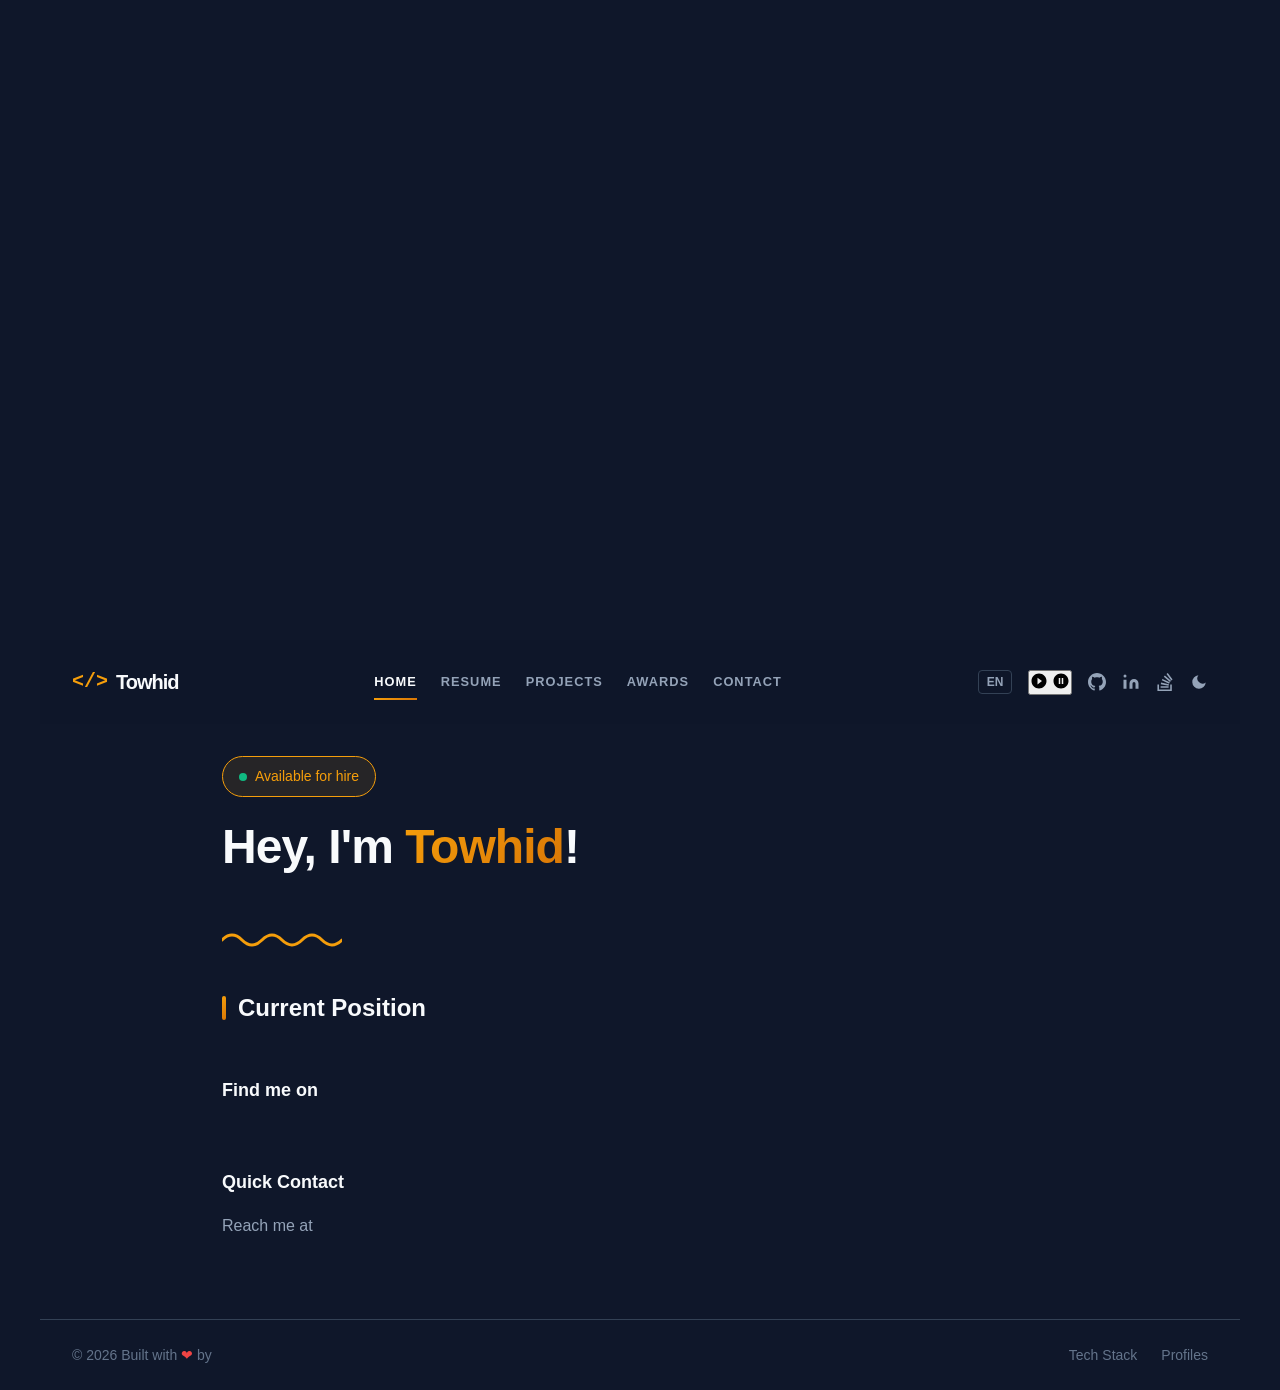
==== commit 5ae5079d: "cairo font family added" ====
--- a/index.html
+++ b/index.html
@@ -5,13 +5,17 @@
     <meta charset="UTF-8">
     <meta name="viewport" content="width=device-width, initial-scale=1.0">
     <title>Towhid - Software Engineer</title>
+    <link rel="preconnect" href="https://fonts.googleapis.com">
+    <link rel="preconnect" href="https://fonts.gstatic.com" crossorigin>
+    <link href="https://fonts.googleapis.com/css2?family=Cairo:wght@400;600;700;800&display=swap" rel="stylesheet">
     <link rel="stylesheet" href="styles.css">
 </head>
 
 <body>
+    <canvas id="flowfield-canvas"></canvas>
     <nav class="navbar">
         <div class="nav-brand">
-            <span class="logo">&lt;/&gt;</span><span class="logo-text">Towhid</span>
+            <span class="logo">&lt;/&gt;</span><span class="logo-text" id="nav-name">Towhid</span>
         </div>
         <div class="nav-links">
             <a href="#home" class="nav-link active" data-section="home" data-en="HOME" data-bn="হোম">HOME</a>
@@ -25,6 +29,14 @@
             <button class="lang-toggle" id="lang-toggle" aria-label="Toggle language">
                 <span class="lang-text">EN</span>
             </button>
+            <button class="anim-toggle" id="anim-toggle" aria-label="Toggle animation">
+                <svg class="anim-on-icon" width="18" height="18" viewBox="0 0 24 24" fill="currentColor">
+                    <path d="M12 2C6.48 2 2 6.48 2 12s4.48 10 10 10 10-4.48 10-10S17.52 2 12 2zm-2 14.5v-9l6 4.5-6 4.5z"/>
+                </svg>
+                <svg class="anim-off-icon" width="18" height="18" viewBox="0 0 24 24" fill="currentColor">
+                    <path d="M12 2C6.48 2 2 6.48 2 12s4.48 10 10 10 10-4.48 10-10S17.52 2 12 2zm-1 14H9V8h2v8zm4 0h-2V8h2v8z"/>
+                </svg>
+            </button>
             <div class="nav-social">
                 <a href="https://github.com/itsTowhid" class="social-link" aria-label="GitHub" target="_blank"
                     rel="noopener">
@@ -86,9 +98,8 @@
                 </div>
 
                 <div class="section-block">
-                    <h2 class="section-title" data-en="Featured Projects" data-bn="বৈশিষ্ট্যযুক্ত প্রজেক্টস">Featured
-                        Projects</h2>
-                    <div id="featured-projects"></div>
+                    <h2 class="section-title" data-en="Current Position" data-bn="বর্তমান অবস্থান">Current Position</h2>
+                    <div id="current-position"></div>
                 </div>
 
                 <div class="section-block">
@@ -109,7 +120,18 @@
         <!-- Resume Section -->
         <section id="resume" class="section">
             <div class="container">
-                <h1 class="page-title" data-en="My Resume / CV" data-bn="আমার জীবনবৃত্তান্ত">My Resume / CV</h1>
+                <div class="resume-header">
+                    <h1 class="page-title" data-en="Resume / CV" data-bn="জীবনবৃত্তান্ত">Resume / CV</h1>
+                    <a href="resume.pdf" class="download-resume-btn" download>
+                        <svg width="20" height="20" viewBox="0 0 24 24" fill="none" stroke="currentColor"
+                            stroke-width="2">
+                            <path d="M21 15v4a2 2 0 0 1-2 2H5a2 2 0 0 1-2-2v-4" />
+                            <polyline points="7 10 12 15 17 10" />
+                            <line x1="12" y1="15" x2="12" y2="3" />
+                        </svg>
+                        <span data-en="Download Resume" data-bn="রেজুমে ডাউনলোড করুন">Download Resume</span>
+                    </a>
+                </div>
                 <p class="page-description" id="resume-intro"></p>
                 <div class="squiggle">
                     <svg width="120" height="20" viewBox="0 0 120 20" fill="none">
@@ -191,7 +213,7 @@
         <!-- Contact Section -->
         <section id="contact" class="section">
             <div class="container">
-                <h1 class="page-title" data-en="Get in touch" data-bn="যোগাযোগ করুন">Get in touch</h1>
+                <h1 class="page-title" data-en="Get in touch" data-bn="যোগাযোগ">Get in touch</h1>
                 <p class="page-description" data-en="Do you have an exciting project? Let's talk!"
                     data-bn="আপনার কি কোনো আকর্ষণীয় প্রজেক্ট আছে? চলুন কথা বলি!">Do you have an exciting project? Let's
                     talk!</p>
@@ -236,22 +258,10 @@
         <div class="footer-right">
             <a href="#resume" class="footer-link" data-en="Tech Stack" data-bn="টেক স্ট্যাক">Tech Stack</a>
             <a href="#" class="footer-link" data-en="Profiles" data-bn="প্রোফাইল">Profiles</a>
-            <button class="footer-btn" aria-label="Settings">
-                <svg width="16" height="16" viewBox="0 0 24 24" fill="none" stroke="currentColor" stroke-width="2">
-                    <circle cx="12" cy="12" r="3" />
-                    <path
-                        d="M19.4 15a1.65 1.65 0 0 0 .33 1.82l.06.06a2 2 0 0 1 0 2.83 2 2 0 0 1-2.83 0l-.06-.06a1.65 1.65 0 0 0-1.82-.33 1.65 1.65 0 0 0-1 1.51V21a2 2 0 0 1-2 2 2 2 0 0 1-2-2v-.09A1.65 1.65 0 0 0 9 19.4a1.65 1.65 0 0 0-1.82.33l-.06.06a2 2 0 0 1-2.83 0 2 2 0 0 1 0-2.83l.06-.06a1.65 1.65 0 0 0 .33-1.82 1.65 1.65 0 0 0-1.51-1H3a2 2 0 0 1-2-2 2 2 0 0 1 2-2h.09A1.65 1.65 0 0 0 4.6 9a1.65 1.65 0 0 0-.33-1.82l-.06-.06a2 2 0 0 1 0-2.83 2 2 0 0 1 2.83 0l.06.06a1.65 1.65 0 0 0 1.82.33H9a1.65 1.65 0 0 0 1-1.51V3a2 2 0 0 1 2-2 2 2 0 0 1 2 2v.09a1.65 1.65 0 0 0 1 1.51 1.65 1.65 0 0 0 1.82-.33l.06-.06a2 2 0 0 1 2.83 0 2 2 0 0 1 0 2.83l-.06.06a1.65 1.65 0 0 0-.33 1.82V9a1.65 1.65 0 0 0 1.51 1H21a2 2 0 0 1 2 2 2 2 0 0 1-2 2h-.09a1.65 1.65 0 0 0-1.51 1z" />
-                </svg>
-            </button>
-            <button class="footer-btn" aria-label="Accessibility">
-                <svg width="16" height="16" viewBox="0 0 24 24" fill="none" stroke="currentColor" stroke-width="2">
-                    <circle cx="12" cy="12" r="10" />
-                    <path d="M12 8v8m-4-4h8" />
-                </svg>
-            </button>
         </div>
     </footer>
 
+    <script src="flowfield.js"></script>
     <script src="app.js"></script>
 </body>
 
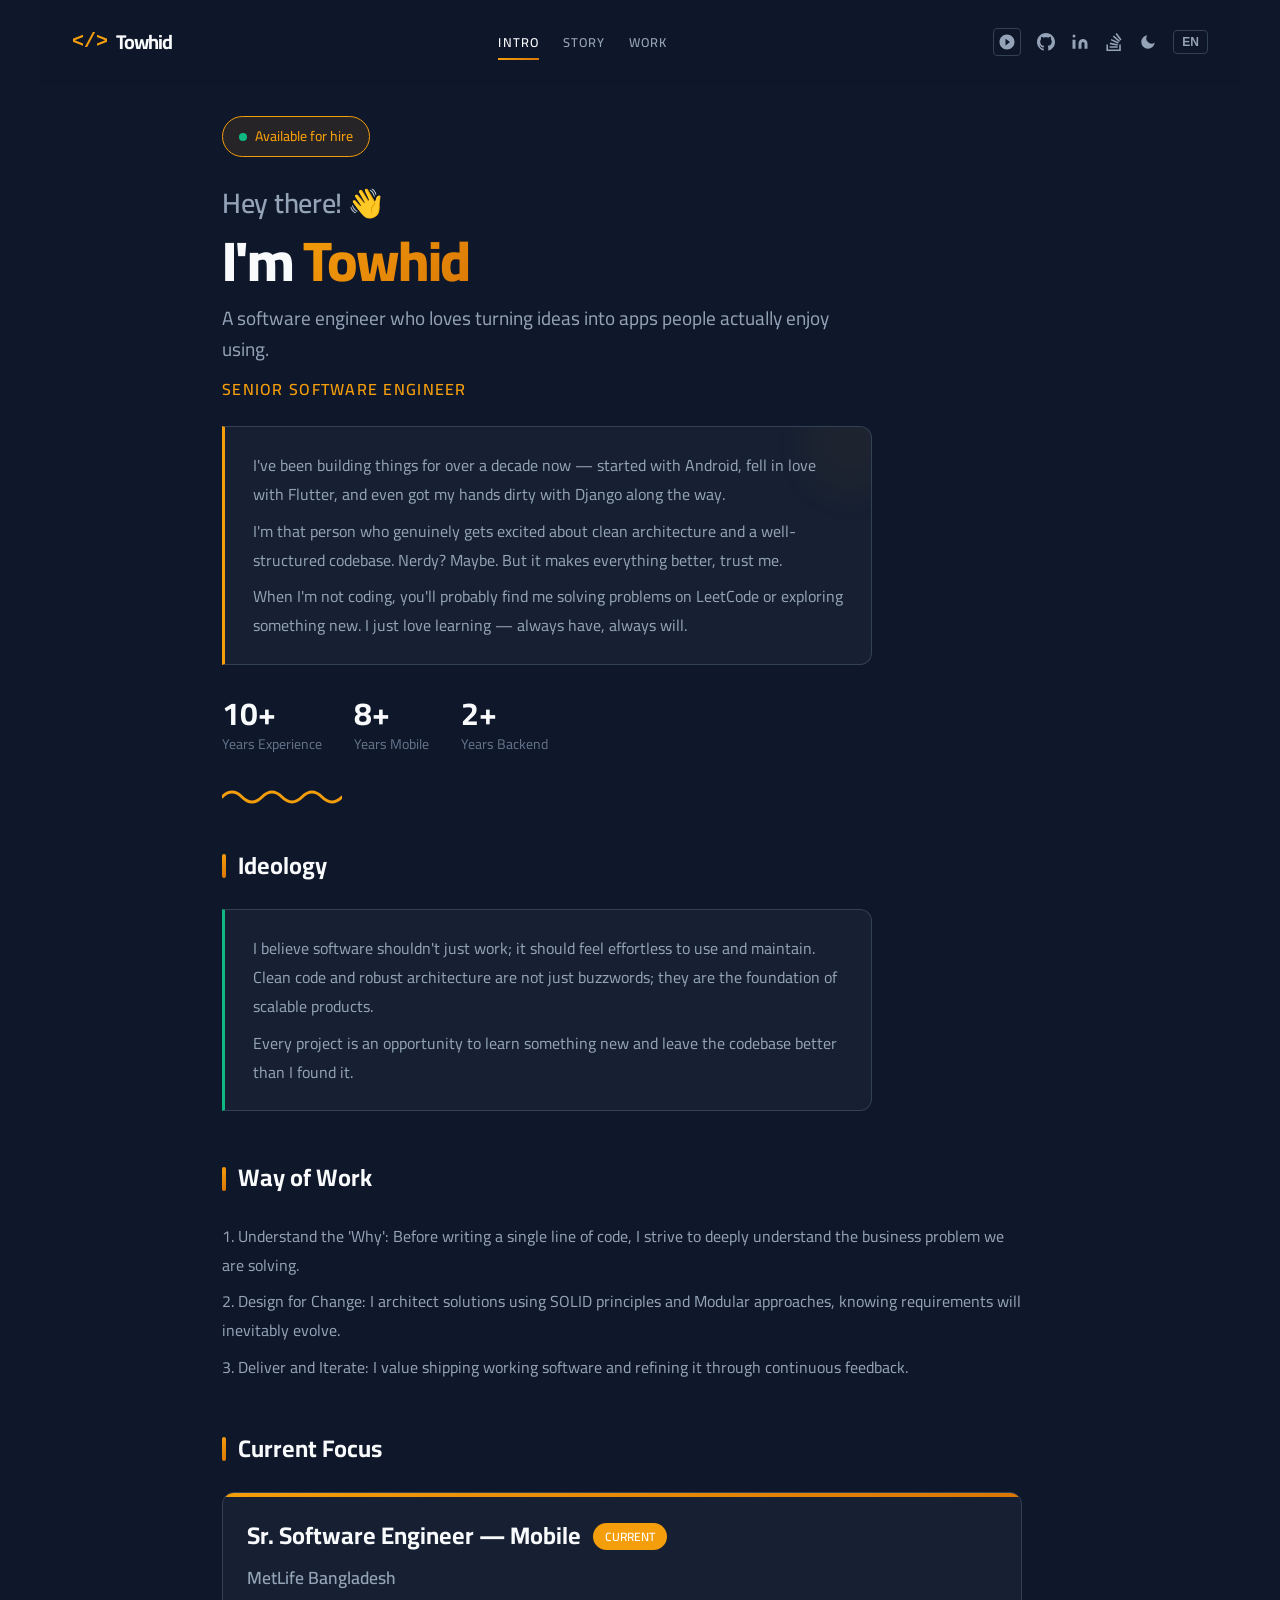
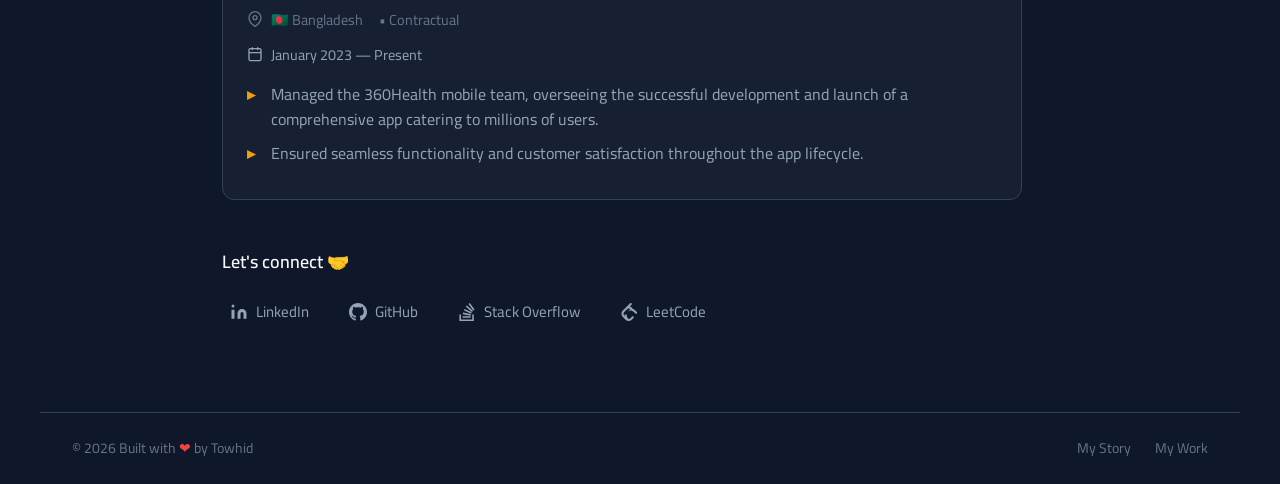
==== commit f92c54c3: "simplified - intro, story and work" ====
--- a/index.html
+++ b/index.html
@@ -12,29 +12,35 @@
 </head>
 
 <body>
+    <!-- Loading Screen -->
+    <div class="loading-screen" id="loading-screen">
+        <div class="loader-content">
+            <span class="loader-logo">&lt;/&gt;</span>
+            <div class="loader-bar">
+                <div class="loader-bar-inner"></div>
+            </div>
+        </div>
+    </div>
+
     <canvas id="flowfield-canvas"></canvas>
     <nav class="navbar">
         <div class="nav-brand">
             <span class="logo">&lt;/&gt;</span><span class="logo-text" id="nav-name">Towhid</span>
         </div>
         <div class="nav-links">
-            <a href="#home" class="nav-link active" data-section="home" data-en="HOME" data-bn="হোম">HOME</a>
-            <a href="#resume" class="nav-link" data-section="resume" data-en="RESUME" data-bn="জীবনবৃত্তান্ত">RESUME</a>
-            <a href="#projects" class="nav-link" data-section="projects" data-en="PROJECTS"
-                data-bn="প্রজেক্টস">PROJECTS</a>
-            <a href="#awards" class="nav-link" data-section="awards" data-en="AWARDS" data-bn="পুরস্কার">AWARDS</a>
-            <a href="#contact" class="nav-link" data-section="contact" data-en="CONTACT" data-bn="যোগাযোগ">CONTACT</a>
+            <a href="#intro" class="nav-link active" data-en="INTRO" data-bn="ভূমিকা">INTRO</a>
+            <a href="#story" class="nav-link" data-en="STORY" data-bn="গল্প">STORY</a>
+            <a href="#work" class="nav-link" data-en="WORK" data-bn="কাজ">WORK</a>
         </div>
         <div class="nav-actions">
-            <button class="lang-toggle" id="lang-toggle" aria-label="Toggle language">
-                <span class="lang-text">EN</span>
-            </button>
             <button class="anim-toggle" id="anim-toggle" aria-label="Toggle animation">
                 <svg class="anim-on-icon" width="18" height="18" viewBox="0 0 24 24" fill="currentColor">
-                    <path d="M12 2C6.48 2 2 6.48 2 12s4.48 10 10 10 10-4.48 10-10S17.52 2 12 2zm-2 14.5v-9l6 4.5-6 4.5z"/>
+                    <path
+                        d="M12 2C6.48 2 2 6.48 2 12s4.48 10 10 10 10-4.48 10-10S17.52 2 12 2zm-1 14H9V8h2v8zm4 0h-2V8h2v8z" />
                 </svg>
                 <svg class="anim-off-icon" width="18" height="18" viewBox="0 0 24 24" fill="currentColor">
-                    <path d="M12 2C6.48 2 2 6.48 2 12s4.48 10 10 10 10-4.48 10-10S17.52 2 12 2zm-1 14H9V8h2v8zm4 0h-2V8h2v8z"/>
+                    <path
+                        d="M12 2C6.48 2 2 6.48 2 12s4.48 10 10 10 10-4.48 10-10S17.52 2 12 2zm-2 14.5v-9l6 4.5-6 4.5z" />
                 </svg>
             </button>
             <div class="nav-social">
@@ -72,24 +78,35 @@
                     </svg>
                 </button>
             </div>
+            <button class="lang-toggle" id="lang-toggle" aria-label="Toggle language">
+                <span class="lang-text">EN</span>
+            </button>
         </div>
     </nav>
 
     <main class="main-content">
-        <!-- Home/Hero Section -->
-        <section id="home" class="section active">
+        <!-- Intro Section -->
+        <section id="intro" class="section active">
             <div class="container">
                 <div class="hero-badge">
                     <span class="badge" data-en="Available for hire" data-bn="চাকরির জন্য প্রস্তুত">Available for
                         hire</span>
                 </div>
+
+                <p class="hero-greeting" id="hero-greeting"></p>
                 <h1 class="hero-title">
-                    <span data-en="Hey, I'm" data-bn="হ্যালো, আমি">Hey, I'm</span>
-                    <span class="highlight" id="hero-name"></span>!
+                    <span data-en="I'm" data-bn="আমি">I'm</span>
+                    <span class="highlight" id="hero-name"></span>
                 </h1>
+                <p class="hero-intro-line" id="hero-intro-line"></p>
                 <p class="hero-role" id="hero-role"></p>
-                <p class="hero-description" id="hero-bio"></p>
+
+                <div class="hero-about-card">
+                    <div class="hero-about-text" id="hero-bio"></div>
+                </div>
+
                 <div class="hero-stats" id="hero-stats"></div>
+
                 <div class="squiggle">
                     <svg width="120" height="20" viewBox="0 0 120 20" fill="none">
                         <path class="squiggle-path" d="M0 10 Q 10 0, 20 10 T 40 10 T 60 10 T 80 10 T 100 10 T 120 10"
@@ -98,30 +115,35 @@
                 </div>
 
                 <div class="section-block">
-                    <h2 class="section-title" data-en="Current Position" data-bn="বর্তমান অবস্থান">Current Position</h2>
+                    <h2 class="section-title" data-en="Ideology" data-bn="আদর্শ">Ideology</h2>
+                    <div class="ideology-card">
+                        <div class="hero-about-text" id="intro-ideology"></div>
+                    </div>
+                </div>
+
+                <div class="section-block">
+                    <h2 class="section-title" data-en="Way of Work" data-bn="কাজের ধরন">Way of Work</h2>
+                    <div class="hero-about-text" id="intro-way-of-work"></div>
+                </div>
+
+                <div class="section-block">
+                    <h2 class="section-title" data-en="Current Focus" data-bn="বর্তমান ফোকাস">Current Focus</h2>
                     <div id="current-position"></div>
                 </div>
 
                 <div class="section-block">
-                    <h3 class="subsection-title" data-en="Find me on" data-bn="আমাকে পাবেন">Find me on</h3>
+                    <h3 class="subsection-title" data-en="Let's connect 🤝" data-bn="চলুন যুক্ত হই 🤝">Let's connect 🤝
+                    </h3>
                     <div class="social-links" id="social-links"></div>
                 </div>
-
-                <div class="section-block">
-                    <h3 class="subsection-title" data-en="Quick Contact" data-bn="দ্রুত যোগাযোগ">Quick Contact</h3>
-                    <p class="contact-text">
-                        <span data-en="Reach me at" data-bn="আমাকে পাবেন">Reach me at</span>
-                        <a href="#" class="email-link" id="contact-email"></a>
-                    </p>
-                </div>
             </div>
         </section>
 
-        <!-- Resume Section -->
-        <section id="resume" class="section">
+        <!-- Story Section -->
+        <section id="story" class="section">
             <div class="container">
                 <div class="resume-header">
-                    <h1 class="page-title" data-en="Resume / CV" data-bn="জীবনবৃত্তান্ত">Resume / CV</h1>
+                    <h1 class="page-title" data-en="My Story" data-bn="আমার গল্প">My Story</h1>
                     <a href="resume.pdf" class="download-resume-btn" download>
                         <svg width="20" height="20" viewBox="0 0 24 24" fill="none" stroke="currentColor"
                             stroke-width="2">
@@ -141,66 +163,55 @@
                 </div>
 
                 <div class="section-block">
+                    <h2 class="section-title" data-en="Growth Timeline" data-bn="বৃদ্ধির সময়রেখা">Growth Timeline</h2>
+                    <p class="work-intro" id="work-intro"></p>
+                    <div class="timeline" id="work-timeline"></div>
+                </div>
+
+                <!-- <div class="section-block">
+                    <h2 class="section-title" data-en="Education" data-bn="শিক্ষা">Education</h2>
+                    <div class="education-card" id="education-container"></div>
+                </div> -->
+
+                <div class="section-block">
+                    <h2 class="section-title" data-en="Certifications" data-bn="সার্টিফিকেশন">Certifications</h2>
+                    <div class="cert-grid" id="cert-container"></div>
+                </div>
+
+                <!-- <div class="section-block">
                     <h2 class="section-title" data-en="Skills" data-bn="দক্ষতা">Skills</h2>
                     <p class="skills-intro" id="skills-intro"></p>
                     <div class="skills-categories" id="skills-categories"></div>
-                </div>
-
-                <div class="section-block">
-                    <h2 class="section-title" data-en="Work History" data-bn="কর্ম অভিজ্ঞতা">Work History</h2>
-                    <p class="work-intro" id="work-intro"></p>
-                    <div class="timeline" id="work-timeline"></div>
-                </div>
-
-                <div class="section-block">
-                    <h2 class="section-title" data-en="Education" data-bn="শিক্ষা">Education</h2>
-                    <div class="education-card" id="education-container"></div>
-                </div>
-
-                <div class="section-block">
-                    <h2 class="section-title" data-en="Certifications" data-bn="সার্টিফিকেশন">Certifications</h2>
-                    <div class="cert-grid" id="cert-container"></div>
-                </div>
-
-                <div class="section-block">
-                    <h2 class="section-title" data-en="Interests" data-bn="আগ্রহ">Interests</h2>
-                    <div class="interests-container" id="interests-container"></div>
-                </div>
+                </div> -->
+
             </div>
         </section>
 
-        <!-- Projects Section -->
-        <section id="projects" class="section">
+        <!-- Work Section -->
+        <section id="work" class="section">
             <div class="container">
-                <h1 class="page-title" data-en="Projects" data-bn="প্রজেক্টস">Projects</h1>
-                <p class="page-description" data-en="A showcase of my technical work and open source contributions."
-                    data-bn="আমার কারিগরি কাজ এবং ওপেন সোর্স অবদানের প্রদর্শনী।">A showcase of my technical work and
-                    open source contributions.</p>
+                <h1 class="page-title" data-en="My Work" data-bn="আমার কাজ">My Work</h1>
+                <p class="page-description"
+                    data-en="A showcase of my technical projects, contributions, and achievements."
+                    data-bn="আমার কারিগরি কাজ, অবদান এবং অর্জনের প্রদর্শনী।">A showcase of my technical projects,
+                    contributions, and achievements.</p>
                 <div class="squiggle">
                     <svg width="120" height="20" viewBox="0 0 120 20" fill="none">
                         <path class="squiggle-path" d="M0 10 Q 10 0, 20 10 T 40 10 T 60 10 T 80 10 T 100 10 T 120 10"
                             stroke="currentColor" stroke-width="3" fill="none" stroke-linecap="round" />
                     </svg>
                 </div>
-                <div id="projects-container"></div>
-            </div>
-        </section>
-
-        <!-- Awards Section -->
-        <section id="awards" class="section">
-            <div class="container">
-                <h1 class="page-title" data-en="Contests & Awards" data-bn="প্রতিযোগিতা ও পুরস্কার">Contests & Awards
-                </h1>
-                <p class="page-description" data-en="Recognition and achievements throughout my career."
-                    data-bn="আমার ক্যারিয়ার জুড়ে স্বীকৃতি ও অর্জন।">Recognition and achievements throughout my career.
-                </p>
-                <div class="squiggle">
-                    <svg width="120" height="20" viewBox="0 0 120 20" fill="none">
-                        <path class="squiggle-path" d="M0 10 Q 10 0, 20 10 T 40 10 T 60 10 T 80 10 T 100 10 T 120 10"
-                            stroke="currentColor" stroke-width="3" fill="none" stroke-linecap="round" />
-                    </svg>
-                </div>
-                <div class="awards-grid" id="awards-container"></div>
+
+                <div class="section-block">
+                    <h2 class="section-title" data-en="Projects" data-bn="প্রজেক্টস">Projects</h2>
+                    <div id="projects-container"></div>
+                </div>
+
+                <div class="section-block">
+                    <h2 class="section-title" data-en="Contests & Awards" data-bn="প্রতিযোগিতা ও পুরস্কার">Contests &
+                        Awards</h2>
+                    <div class="awards-grid" id="awards-container"></div>
+                </div>
 
                 <div class="section-block coding-section">
                     <h2 class="section-title" data-en="Competitive Programming" data-bn="প্রতিযোগিতামূলক প্রোগ্রামিং">
@@ -208,45 +219,6 @@
                     <div class="leetcode-card" id="leetcode-container"></div>
                 </div>
             </div>
-        </section>
-
-        <!-- Contact Section -->
-        <section id="contact" class="section">
-            <div class="container">
-                <h1 class="page-title" data-en="Get in touch" data-bn="যোগাযোগ">Get in touch</h1>
-                <p class="page-description" data-en="Do you have an exciting project? Let's talk!"
-                    data-bn="আপনার কি কোনো আকর্ষণীয় প্রজেক্ট আছে? চলুন কথা বলি!">Do you have an exciting project? Let's
-                    talk!</p>
-                <div class="squiggle">
-                    <svg width="120" height="20" viewBox="0 0 120 20" fill="none">
-                        <path class="squiggle-path" d="M0 10 Q 10 0, 20 10 T 40 10 T 60 10 T 80 10 T 100 10 T 120 10"
-                            stroke="currentColor" stroke-width="3" fill="none" stroke-linecap="round" />
-                    </svg>
-                </div>
-
-                <div class="contact-content">
-                    <p class="contact-line">
-                        <span data-en="You can reach me out anytime at" data-bn="আপনি যেকোনো সময় আমাকে পেতে পারেন">You
-                            can reach me out anytime at</span>
-                        <a href="#" class="email-link" id="contact-email-page"></a>
-                    </p>
-                    <p class="contact-line">
-                        <span data-en="As a backup option, you can" data-bn="বিকল্প হিসেবে, আপনি পারেন">As a backup
-                            option, you can</span>
-                        <a href="#" class="link-highlight" id="contact-backup"></a>
-                    </p>
-                    <p class="contact-note" data-en="I usually respond right away on business days."
-                        data-bn="আমি সাধারণত ব্যবসায়িক দিনগুলোতে তৎক্ষণাৎ উত্তর দেই।">I usually respond right away on
-                        business days.</p>
-                </div>
-
-                <div class="contact-social-section">
-                    <h3 class="subsection-title" data-en="Connect on Social" data-bn="সোশ্যাল মিডিয়ায় যুক্ত হোন">
-                        Connect on Social</h3>
-                    <div class="social-links-large" id="contact-social-links"></div>
-                </div>
-            </div>
-        </section>
     </main>
 
     <footer class="footer">
@@ -256,8 +228,8 @@
                     id="footer-name"></span></span>
         </div>
         <div class="footer-right">
-            <a href="#resume" class="footer-link" data-en="Tech Stack" data-bn="টেক স্ট্যাক">Tech Stack</a>
-            <a href="#" class="footer-link" data-en="Profiles" data-bn="প্রোফাইল">Profiles</a>
+            <a href="#story" class="footer-link" data-en="My Story" data-bn="আমার গল্প">My Story</a>
+            <a href="#work" class="footer-link" data-en="My Work" data-bn="আমার কাজ">My Work</a>
         </div>
     </footer>
 
--- a/styles.css
+++ b/styles.css
@@ -18,23 +18,144 @@
 }
 
 [data-theme="light"] {
-    --bg-primary: #fafaf9;
-    --bg-secondary: #f5f5f4;
+    --bg-primary: #faf8f5;
+    --bg-secondary: #f5f3f0;
     --bg-card: #ffffff;
-    --bg-hover: #f5f5f4;
-    --text-primary: #1c1917;
-    --text-secondary: #57534e;
-    --text-muted: #78716c;
+    --bg-hover: #f5f3f0;
+    --text-primary: #2c2c2c;
+    --text-secondary: #5a5a5a;
+    --text-muted: #7a7a7a;
     --accent: #d97706;
     --accent-secondary: #b45309;
     --accent-hover: #f59e0b;
-    --border: #e7e5e4;
+    --border: #e8e4df;
     --link: #d97706;
     --link-hover: #b45309;
     --shadow: 0 4px 6px -1px rgba(0, 0, 0, 0.1);
     --gradient: linear-gradient(135deg, #f59e0b 0%, #d97706 100%);
 }
 
+/* Paper texture pattern for light theme */
+[data-theme="light"] body {
+    background-color: #faf8f5;
+    background-image:
+        radial-gradient(circle at 20% 30%, rgba(217, 119, 6, 0.03) 0%, transparent 50%),
+        radial-gradient(circle at 80% 70%, rgba(245, 158, 11, 0.02) 0%, transparent 50%),
+        url("data:image/svg+xml,%3Csvg viewBox='0 0 100 100' xmlns='http://www.w3.org/2000/svg'%3E%3Cfilter id='noise'%3E%3CfeTurbulence type='fractalNoise' baseFrequency='0.8' numOctaves='4' stitchTiles='stitch'/%3E%3C/filter%3E%3Crect width='100%25' height='100%25' filter='url(%23noise)' opacity='0.03'/%3E%3C/svg%3E");
+    background-size: 100% 100%, 100% 100%, 200px 200px;
+    background-attachment: fixed, fixed, fixed;
+}
+
+/* Subtle paper texture overlay */
+[data-theme="light"] body::before {
+    content: '';
+    position: fixed;
+    top: 0;
+    left: 0;
+    width: 100%;
+    height: 100%;
+    background-image: repeating-linear-gradient(0deg,
+            transparent,
+            transparent 2px,
+            rgba(0, 0, 0, 0.01) 2px,
+            rgba(0, 0, 0, 0.01) 4px);
+    background-size: 100% 4px;
+    pointer-events: none;
+    z-index: 1;
+}
+
+/* Flow Field Canvas */
+#flowfield-canvas {
+    position: fixed;
+    top: 0;
+    left: 0;
+    width: 100%;
+    height: 100%;
+    z-index: 0;
+    pointer-events: none;
+    opacity: 0;
+    transition: opacity 0.5s ease;
+}
+
+#flowfield-canvas.anim-visible {
+    opacity: 1;
+}
+
+/* Loading Screen */
+.loading-screen {
+    position: fixed;
+    top: 0;
+    left: 0;
+    width: 100%;
+    height: 100%;
+    background: var(--bg-primary);
+    display: flex;
+    align-items: center;
+    justify-content: center;
+    z-index: 9999;
+    transition: opacity 0.5s ease, visibility 0.5s ease;
+}
+
+.loading-screen.loaded {
+    opacity: 0;
+    visibility: hidden;
+    pointer-events: none;
+}
+
+.loader-content {
+    display: flex;
+    flex-direction: column;
+    align-items: center;
+    gap: 1.5rem;
+}
+
+.loader-logo {
+    font-family: 'Courier New', monospace;
+    font-size: 2.5rem;
+    font-weight: 800;
+    color: var(--accent);
+    animation: loaderPulse 1.2s ease-in-out infinite;
+}
+
+@keyframes loaderPulse {
+    0%, 100% { opacity: 0.4; transform: scale(0.95); }
+    50% { opacity: 1; transform: scale(1.05); }
+}
+
+.loader-bar {
+    width: 180px;
+    height: 3px;
+    background: var(--border);
+    border-radius: 3px;
+    overflow: hidden;
+}
+
+.loader-bar-inner {
+    width: 40%;
+    height: 100%;
+    background: var(--gradient);
+    border-radius: 3px;
+    animation: loaderSlide 1s ease-in-out infinite;
+}
+
+@keyframes loaderSlide {
+    0% { transform: translateX(-100%); }
+    100% { transform: translateX(350%); }
+}
+
+/* Content Fade In */
+.main-content,
+.navbar,
+.footer {
+    opacity: 0;
+    transition: opacity 0.6s ease 0.1s;
+}
+
+.content-ready .main-content,
+.content-ready .navbar,
+.content-ready .footer {
+    opacity: 1;
+}
 * {
     margin: 0;
     padding: 0;
@@ -46,13 +167,14 @@
 }
 
 body {
-    font-family: -apple-system, BlinkMacSystemFont, 'Segoe UI', Roboto, 'Helvetica Neue', Arial, sans-serif;
+    font-family: 'Cairo', -apple-system, BlinkMacSystemFont, 'Segoe UI', Roboto, 'Helvetica Neue', Arial, sans-serif;
     background-color: var(--bg-primary);
     color: var(--text-primary);
     line-height: 1.6;
     min-height: 100vh;
     display: flex;
     flex-direction: column;
+    position: relative;
 }
 
 /* Navigation */
@@ -68,11 +190,12 @@
     top: 0;
     background: rgba(15, 23, 42, 0.9);
     backdrop-filter: blur(10px);
-    z-index: 100;
+    z-index: 101;
 }
 
 [data-theme="light"] .navbar {
-    background: rgba(250, 250, 249, 0.9);
+    background: rgba(250, 248, 245, 0.95);
+    border-bottom: 1px solid rgba(232, 228, 223, 0.8);
 }
 
 .nav-brand {
@@ -151,6 +274,48 @@
     color: var(--accent);
 }
 
+.anim-toggle {
+    background: none;
+    border: 1px solid var(--border);
+    color: var(--text-secondary);
+    cursor: pointer;
+    padding: 0.25rem;
+    border-radius: 4px;
+    display: flex;
+    align-items: center;
+    justify-content: center;
+    transition: all 0.2s;
+    height: 28px;
+    width: 28px;
+}
+
+.anim-toggle:hover {
+    border-color: var(--accent);
+    color: var(--accent);
+}
+
+.anim-toggle.anim-active {
+    background: rgba(245, 158, 11, 0.1);
+    border-color: var(--accent);
+    color: var(--accent);
+}
+
+.anim-toggle .anim-off-icon {
+    display: block;
+}
+
+.anim-toggle .anim-on-icon {
+    display: none;
+}
+
+.anim-toggle.anim-active .anim-off-icon {
+    display: none;
+}
+
+.anim-toggle.anim-active .anim-on-icon {
+    display: block;
+}
+
 .nav-social {
     display: flex;
     align-items: center;
@@ -207,6 +372,8 @@
     margin: 0 auto;
     width: 100%;
     padding: 2rem;
+    position: relative;
+    z-index: 1;
 }
 
 .section {
@@ -273,12 +440,20 @@
     }
 }
 
+.hero-greeting {
+    font-size: 1.75rem;
+    font-weight: 600;
+    color: var(--text-secondary);
+    margin-bottom: 0.25rem;
+    letter-spacing: -0.01em;
+}
+
 .hero-title {
-    font-size: 3rem;
+    font-size: 3.5rem;
     font-weight: 800;
-    margin-bottom: 0.5rem;
+    margin-bottom: 0.75rem;
     line-height: 1.1;
-    letter-spacing: -0.02em;
+    letter-spacing: -0.03em;
 }
 
 .highlight {
@@ -288,19 +463,78 @@
     background-clip: text;
 }
 
+.hero-intro-line {
+    font-size: 1.2rem;
+    color: var(--text-secondary);
+    line-height: 1.6;
+    margin-bottom: 0.75rem;
+    max-width: 620px;
+    font-weight: 400;
+}
+
 .hero-role {
-    font-size: 1.25rem;
+    font-size: 1rem;
     color: var(--accent);
     font-weight: 600;
-    margin-bottom: 1rem;
-}
-
-.hero-description {
-    color: var(--text-secondary);
-    font-size: 1.125rem;
-    line-height: 1.7;
     margin-bottom: 1.5rem;
-    max-width: 600px;
+    text-transform: uppercase;
+    letter-spacing: 0.08em;
+}
+
+.hero-about-card {
+    background: var(--bg-card);
+    border: 1px solid var(--border);
+    border-left: 3px solid var(--accent);
+    border-radius: 0 12px 12px 0;
+    padding: 1.5rem 1.75rem;
+    margin-bottom: 2rem;
+    max-width: 650px;
+    position: relative;
+    overflow: hidden;
+}
+
+.ideology-card {
+    background: var(--bg-card);
+    border: 1px solid var(--border);
+    border-left: 3px solid #10b981; /* different accent color for ideology */
+    border-radius: 0 12px 12px 0;
+    padding: 1.5rem 1.75rem;
+    max-width: 650px;
+}
+
+[data-theme="light"] .hero-about-card {
+    background: #fffbf7;
+    box-shadow:
+        0 1px 3px rgba(0, 0, 0, 0.05),
+        0 1px 2px rgba(0, 0, 0, 0.1),
+        inset 0 0 0 1px rgba(255, 255, 255, 0.5);
+}
+
+.hero-about-card::after {
+    content: '';
+    position: absolute;
+    top: -30px;
+    right: -30px;
+    width: 100px;
+    height: 100px;
+    background: var(--gradient);
+    opacity: 0.04;
+    border-radius: 50%;
+    filter: blur(20px);
+}
+
+.hero-about-text {
+    color: var(--text-secondary);
+    font-size: 1rem;
+    line-height: 1.8;
+}
+
+.hero-about-text p {
+    margin-bottom: 0.5rem;
+}
+
+.hero-about-text p:last-child {
+    margin-bottom: 0;
 }
 
 .hero-stats {
@@ -335,6 +569,42 @@
     letter-spacing: -0.02em;
 }
 
+/* Resume Header */
+.resume-header {
+    display: flex;
+    align-items: center;
+    justify-content: space-between;
+    gap: 1rem;
+    margin-bottom: 1rem;
+    flex-wrap: wrap;
+}
+
+.download-resume-btn {
+    display: inline-flex;
+    align-items: center;
+    gap: 0.5rem;
+    padding: 0.75rem 1.5rem;
+    background: var(--accent);
+    color: white;
+    border-radius: 8px;
+    text-decoration: none;
+    font-weight: 600;
+    font-size: 0.95rem;
+    transition: all 0.3s ease;
+    box-shadow: 0 2px 8px rgba(var(--accent-rgb, 245, 158, 11), 0.3);
+}
+
+.download-resume-btn:hover {
+    background: var(--accent-hover);
+    transform: translateY(-2px);
+    box-shadow: 0 4px 12px rgba(var(--accent-rgb, 245, 158, 11), 0.4);
+}
+
+.download-resume-btn svg {
+    width: 18px;
+    height: 18px;
+}
+
 .page-description {
     color: var(--text-secondary);
     font-size: 1.125rem;
@@ -382,15 +652,41 @@
 }
 
 /* Projects */
+#projects-container {
+    display: grid;
+    gap: 1rem;
+}
+
 .project-card {
     background: var(--bg-card);
     border: 1px solid var(--border);
     border-radius: 12px;
     padding: 1.5rem;
-    margin-bottom: 1.5rem;
-    transition: all 0.3s;
     position: relative;
     overflow: hidden;
+    cursor: pointer;
+    transition: transform 0.3s cubic-bezier(0.4, 0, 0.2, 1), box-shadow 0.3s ease;
+}
+
+[data-theme="light"] .project-card {
+    box-shadow:
+        0 1px 3px rgba(0, 0, 0, 0.05),
+        0 1px 2px rgba(0, 0, 0, 0.1),
+        inset 0 0 0 1px rgba(255, 255, 255, 0.5);
+    background: #fffbf7;
+}
+
+[data-theme="light"] .project-card::after {
+    content: '';
+    position: absolute;
+    top: 0;
+    left: 0;
+    width: 100%;
+    height: 100%;
+    background-image: url("data:image/svg+xml,%3Csvg viewBox='0 0 100 100' xmlns='http://www.w3.org/2000/svg'%3E%3Cfilter id='paper'%3E%3CfeTurbulence type='fractalNoise' baseFrequency='0.9' numOctaves='3'/%3E%3C/filter%3E%3Crect width='100%25' height='100%25' filter='url(%23paper)' opacity='0.02'/%3E%3C/svg%3E");
+    background-size: 100px 100px;
+    pointer-events: none;
+    opacity: 0.5;
 }
 
 .project-card::before {
@@ -412,7 +708,35 @@
 }
 
 .project-card:hover::before {
+    opacity: 1;
     transform: scaleX(1);
+}
+
+.project-details {
+    display: grid;
+    grid-template-rows: 0fr;
+    transition: grid-template-rows 0.3s ease-out;
+}
+
+.project-details-inner {
+    overflow: hidden;
+}
+
+.project-card.expanded .project-details {
+    grid-template-rows: 1fr;
+    margin-top: 1rem;
+}
+
+.project-expand-icon {
+    color: var(--text-secondary);
+    transition: transform 0.3s ease;
+    display: flex;
+    align-items: center;
+}
+
+.project-card.expanded .project-expand-icon {
+    transform: rotate(180deg);
+    color: var(--accent);
 }
 
 .project-header {
@@ -466,6 +790,24 @@
 .external-icon {
     width: 14px;
     height: 14px;
+}
+
+.project-skills {
+    display: flex;
+    flex-wrap: wrap;
+    gap: 0.5rem;
+    margin: 1rem 0;
+}
+
+.project-skill-tag {
+    display: inline-block;
+    padding: 0.25rem 0.625rem;
+    background: rgba(245, 158, 11, 0.08);
+    border: 1px solid rgba(245, 158, 11, 0.2);
+    border-radius: 4px;
+    font-size: 0.75rem;
+    color: var(--accent);
+    font-weight: 500;
 }
 
 /* Social Links */
@@ -568,6 +910,13 @@
     color: var(--text-primary);
 }
 
+[data-theme="light"] .skill-tag {
+    background: #fffbf7;
+    box-shadow:
+        0 1px 2px rgba(0, 0, 0, 0.05),
+        inset 0 0 0 1px rgba(255, 255, 255, 0.5);
+}
+
 .skill-icon {
     width: 18px;
     height: 18px;
@@ -576,9 +925,140 @@
     justify-content: center;
 }
 
-.skill-icon svg {
+.skill-icon svg,
+.skill-icon img {
     width: 100%;
     height: 100%;
+    object-fit: contain;
+}
+
+.skill-icon-img {
+    width: 18px;
+    height: 18px;
+    object-fit: contain;
+    display: inline-block;
+    vertical-align: middle;
+}
+
+/* Current Position Card */
+.current-position-card {
+    background: var(--bg-card);
+    border: 1px solid var(--border);
+    border-radius: 12px;
+    padding: 1.5rem;
+    transition: all 0.3s;
+    position: relative;
+    overflow: hidden;
+}
+
+[data-theme="light"] .current-position-card {
+    box-shadow:
+        0 2px 8px rgba(0, 0, 0, 0.06),
+        0 1px 3px rgba(0, 0, 0, 0.1),
+        inset 0 0 0 1px rgba(255, 255, 255, 0.6);
+    background: #fffbf7;
+}
+
+.current-position-card::before {
+    content: '';
+    position: absolute;
+    top: 0;
+    left: 0;
+    width: 100%;
+    height: 4px;
+    background: var(--gradient);
+}
+
+.position-header {
+    margin-bottom: 1rem;
+}
+
+.position-title-section {
+    display: flex;
+    align-items: center;
+    gap: 0.75rem;
+    margin-bottom: 0.5rem;
+}
+
+.position-title {
+    font-size: 1.5rem;
+    font-weight: 700;
+    color: var(--text-primary);
+    margin: 0;
+}
+
+.current-badge {
+    background: var(--accent);
+    color: white;
+    padding: 0.25rem 0.75rem;
+    border-radius: 20px;
+    font-size: 0.75rem;
+    font-weight: 600;
+    text-transform: uppercase;
+}
+
+.position-company {
+    font-size: 1.1rem;
+    font-weight: 600;
+    color: var(--text-secondary);
+}
+
+.position-meta {
+    display: flex;
+    align-items: center;
+    gap: 1rem;
+    margin-bottom: 0.75rem;
+    flex-wrap: wrap;
+}
+
+.position-location,
+.position-type {
+    display: flex;
+    align-items: center;
+    gap: 0.5rem;
+    color: var(--text-muted);
+    font-size: 0.9rem;
+}
+
+.position-location svg,
+.position-date svg {
+    flex-shrink: 0;
+}
+
+.position-date {
+    display: flex;
+    align-items: center;
+    gap: 0.5rem;
+    color: var(--text-secondary);
+    font-size: 0.9rem;
+    margin-bottom: 1rem;
+}
+
+.position-duties {
+    list-style: none;
+    padding: 0;
+    margin: 0;
+}
+
+.position-duties li {
+    position: relative;
+    padding-left: 1.5rem;
+    margin-bottom: 0.5rem;
+    color: var(--text-secondary);
+    line-height: 1.6;
+}
+
+.position-duties li::before {
+    content: '▸';
+    position: absolute;
+    left: 0;
+    color: var(--accent);
+    font-weight: bold;
+}
+
+.no-data {
+    color: var(--text-muted);
+    font-style: italic;
 }
 
 /* Timeline */
@@ -620,6 +1100,7 @@
     background: var(--bg-primary);
     border: 3px solid var(--accent);
     margin-left: -5px;
+    transform: translateX(-1px);
     transition: all 0.2s;
 }
 
@@ -703,6 +1184,24 @@
     position: absolute;
     left: 0;
     color: var(--accent);
+}
+
+.timeline-skills {
+    display: flex;
+    flex-wrap: wrap;
+    gap: 0.5rem;
+    margin-top: 0.75rem;
+}
+
+.timeline-skill-tag {
+    display: inline-block;
+    padding: 0.25rem 0.625rem;
+    background: rgba(245, 158, 11, 0.08);
+    border: 1px solid rgba(245, 158, 11, 0.2);
+    border-radius: 4px;
+    font-size: 0.75rem;
+    color: var(--accent);
+    font-weight: 500;
 }
 
 /* Education */
@@ -722,6 +1221,14 @@
     transform: translateX(4px);
 }
 
+[data-theme="light"] .education-card {
+    background: #fffbf7;
+    box-shadow:
+        0 1px 3px rgba(0, 0, 0, 0.05),
+        0 1px 2px rgba(0, 0, 0, 0.1),
+        inset 0 0 0 1px rgba(255, 255, 255, 0.5);
+}
+
 .education-icon {
     width: 48px;
     height: 48px;
@@ -774,6 +1281,14 @@
 .cert-card:hover {
     border-color: var(--accent);
     transform: translateY(-2px);
+}
+
+[data-theme="light"] .cert-card {
+    background: #fffbf7;
+    box-shadow:
+        0 1px 3px rgba(0, 0, 0, 0.05),
+        0 1px 2px rgba(0, 0, 0, 0.1),
+        inset 0 0 0 1px rgba(255, 255, 255, 0.5);
 }
 
 .cert-icon {
@@ -869,6 +1384,14 @@
     transform: translateX(4px);
 }
 
+[data-theme="light"] .award-card {
+    background: #fffbf7;
+    box-shadow:
+        0 1px 3px rgba(0, 0, 0, 0.05),
+        0 1px 2px rgba(0, 0, 0, 0.1),
+        inset 0 0 0 1px rgba(255, 255, 255, 0.5);
+}
+
 .award-rank {
     width: 48px;
     height: 48px;
@@ -924,6 +1447,14 @@
     align-items: center;
     gap: 2rem;
     flex-wrap: wrap;
+}
+
+[data-theme="light"] .leetcode-card {
+    background: #fffbf7;
+    box-shadow:
+        0 2px 8px rgba(0, 0, 0, 0.06),
+        0 1px 3px rgba(0, 0, 0, 0.1),
+        inset 0 0 0 1px rgba(255, 255, 255, 0.5);
 }
 
 .leetcode-stats {
@@ -1139,9 +1670,21 @@
         padding: 1.5rem;
     }
 
+    .hero-greeting {
+        font-size: 1.35rem;
+    }
+
     .hero-title,
     .page-title {
         font-size: 2rem;
+    }
+
+    .hero-intro-line {
+        font-size: 1.05rem;
+    }
+
+    .hero-about-card {
+        padding: 1.25rem 1.25rem;
     }
 
     .hero-stats {
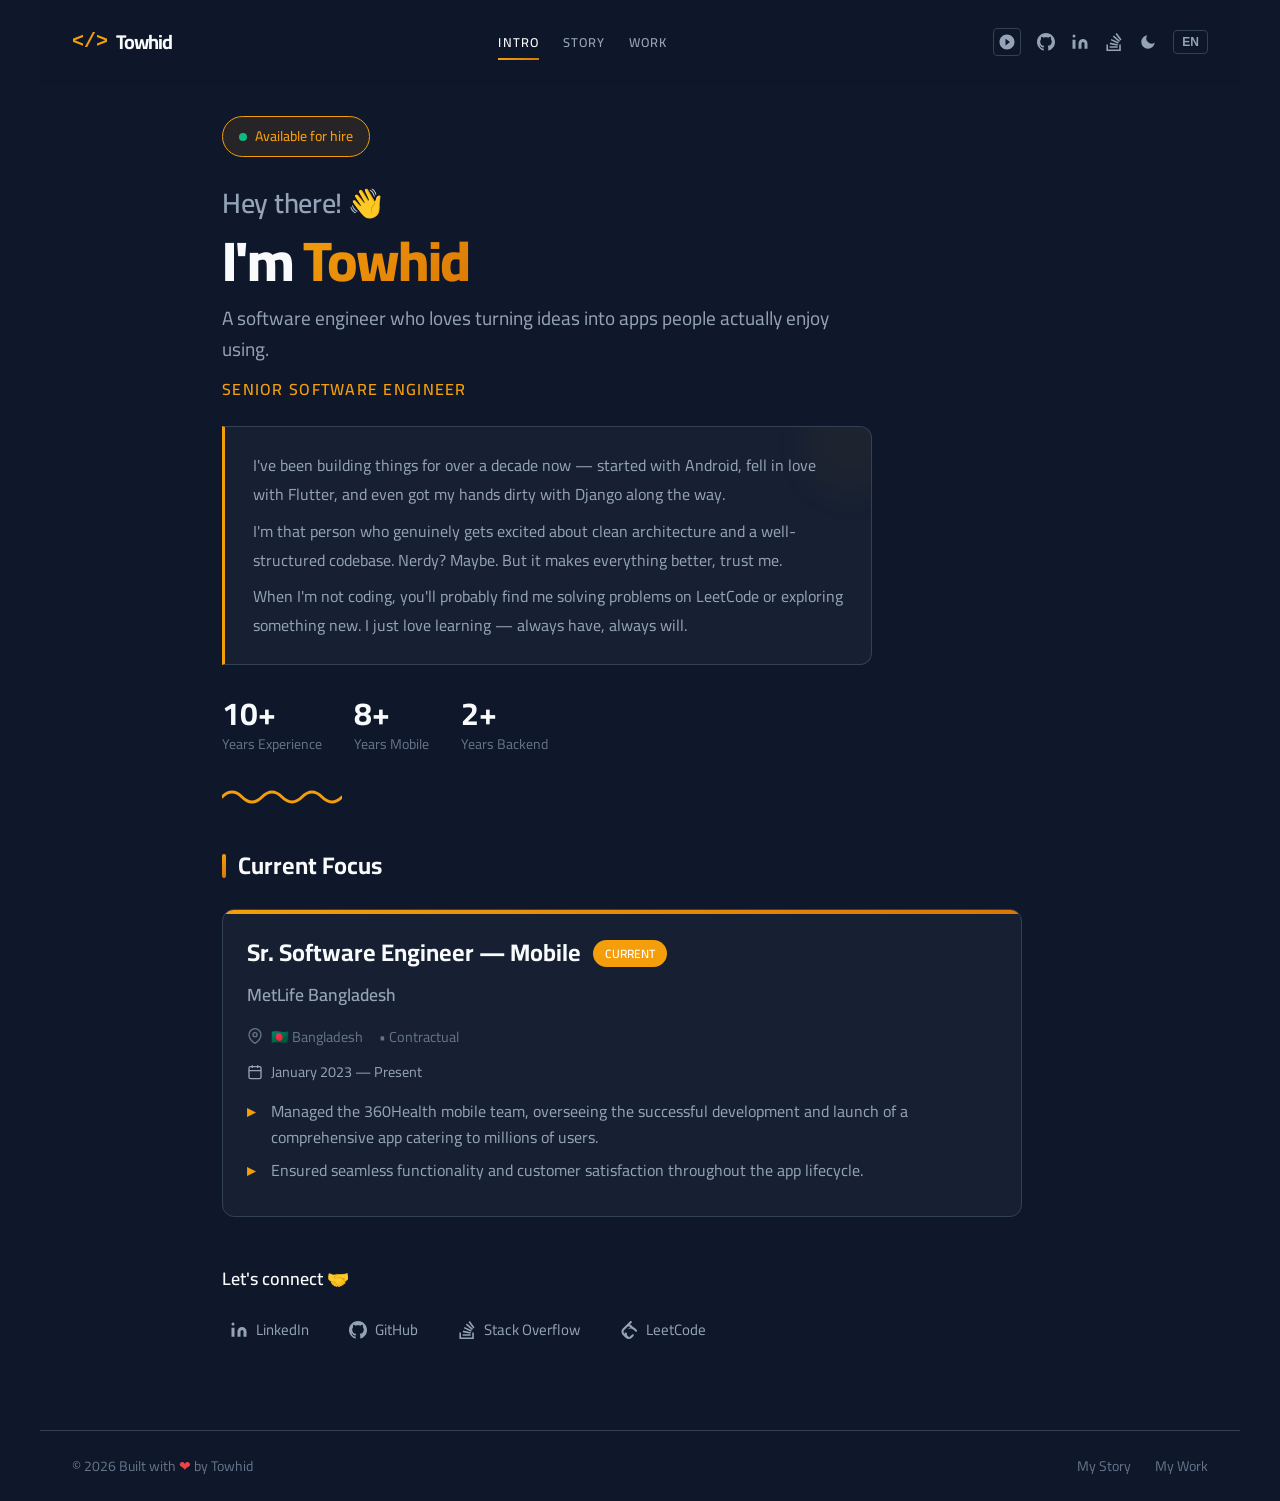
==== commit d4a224a3: "ideology and way of work hidden" ====
--- a/index.html
+++ b/index.html
@@ -114,17 +114,17 @@
                     </svg>
                 </div>
 
-                <div class="section-block">
+                <!-- <div class="section-block">
                     <h2 class="section-title" data-en="Ideology" data-bn="আদর্শ">Ideology</h2>
                     <div class="ideology-card">
                         <div class="hero-about-text" id="intro-ideology"></div>
                     </div>
-                </div>
-
-                <div class="section-block">
+                </div> -->
+
+                <!-- <div class="section-block">
                     <h2 class="section-title" data-en="Way of Work" data-bn="কাজের ধরন">Way of Work</h2>
                     <div class="hero-about-text" id="intro-way-of-work"></div>
-                </div>
+                </div> -->
 
                 <div class="section-block">
                     <h2 class="section-title" data-en="Current Focus" data-bn="বর্তমান ফোকাস">Current Focus</h2>
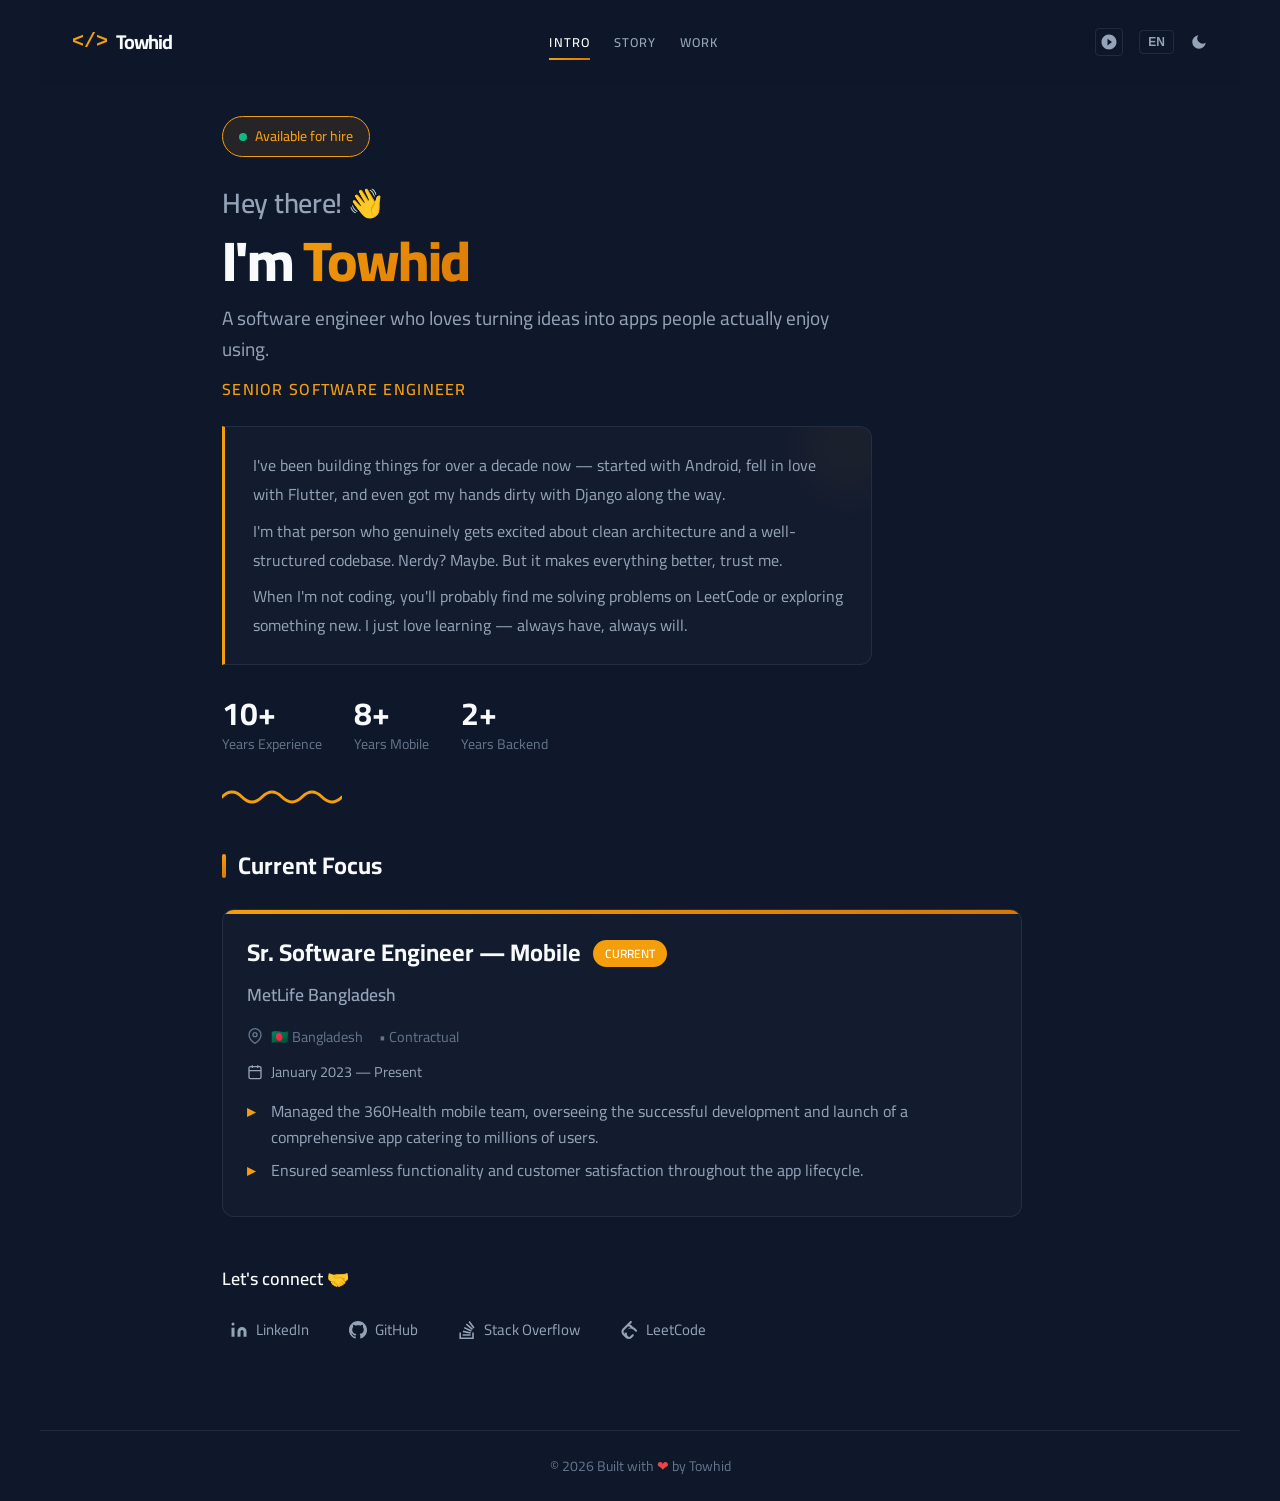
==== commit dd02cd2a: "glassmorphism added" ====
--- a/index.html
+++ b/index.html
@@ -33,6 +33,11 @@
             <a href="#work" class="nav-link" data-en="WORK" data-bn="কাজ">WORK</a>
         </div>
         <div class="nav-actions">
+            <select id="anim-type-select" class="anim-select">
+                <option value="space" data-en="Starry Space" data-bn="তারাময় মহাকাশ">Starry Space</option>
+                <option value="matrix" data-en="Matrix Rain" data-bn="ম্যাট্রিক্স রেইন">Matrix Rain</option>
+                <option value="flowfield" data-en="Flowfield" data-bn="ফ্লোফিল্ড">Flowfield</option>
+            </select>
             <button class="anim-toggle" id="anim-toggle" aria-label="Toggle animation">
                 <svg class="anim-on-icon" width="18" height="18" viewBox="0 0 24 24" fill="currentColor">
                     <path
@@ -43,43 +48,19 @@
                         d="M12 2C6.48 2 2 6.48 2 12s4.48 10 10 10 10-4.48 10-10S17.52 2 12 2zm-2 14.5v-9l6 4.5-6 4.5z" />
                 </svg>
             </button>
-            <div class="nav-social">
-                <a href="https://github.com/itsTowhid" class="social-link" aria-label="GitHub" target="_blank"
-                    rel="noopener">
-                    <svg width="18" height="18" viewBox="0 0 24 24" fill="currentColor">
-                        <path
-                            d="M12 0c-6.626 0-12 5.373-12 12 0 5.302 3.438 9.8 8.207 11.387.599.111.793-.261.793-.577v-2.234c-3.338.726-4.033-1.416-4.033-1.416-.546-1.387-1.333-1.756-1.333-1.756-1.089-.745.083-.729.083-.729 1.205.084 1.839 1.237 1.839 1.237 1.07 1.834 2.807 1.304 3.492.997.107-.775.418-1.305.762-1.604-2.665-.305-5.467-1.334-5.467-5.931 0-1.311.469-2.381 1.236-3.221-.124-.303-.535-1.524.117-3.176 0 0 1.008-.322 3.301 1.23.957-.266 1.983-.399 3.003-.404 1.02.005 2.047.138 3.006.404 2.291-1.552 3.297-1.23 3.297-1.23.653 1.653.242 2.874.118 3.176.77.84 1.235 1.911 1.235 3.221 0 4.609-2.807 5.624-5.479 5.921.43.372.823 1.102.823 2.222v3.293c0 .319.192.694.801.576 4.765-1.589 8.199-6.086 8.199-11.386 0-6.627-5.373-12-12-12z" />
-                    </svg>
-                </a>
-                <a href="https://linkedin.com/in/itsTowhid" class="social-link" aria-label="LinkedIn" target="_blank"
-                    rel="noopener">
-                    <svg width="18" height="18" viewBox="0 0 24 24" fill="currentColor">
-                        <path d="M16 8a6 6 0 0 1 6 6v7h-4v-7a2 2 0 0 0-2-2 2 2 0 0 0-2 2v7h-4v-7a6 6 0 0 1 6-6z" />
-                        <rect x="2" y="9" width="4" height="12" />
-                        <circle cx="4" cy="4" r="2" />
-                    </svg>
-                </a>
-                <a href="https://stackoverflow.com/users/411552/towhid" class="social-link" aria-label="Stack Overflow"
-                    target="_blank" rel="noopener">
-                    <svg width="18" height="18" viewBox="0 0 24 24" fill="currentColor">
-                        <path
-                            d="M15.725 0l-1.72 1.277 6.39 8.588 1.72-1.277L15.725 0zm-3.94 3.418l-1.369 1.644 8.225 6.85 1.369-1.644-8.225-6.85zm-3.15 4.465l-.905 1.94 9.702 4.517.904-1.94-9.701-4.517zm-1.85 4.86l-.44 2.093 10.473 2.201.44-2.092-10.473-2.203zM1.89 15.47V24h19.19v-8.53h-2.133v6.397H4.021v-6.396H1.89zm4.265 2.133v2.13h10.66v-2.13H6.154z" />
-                    </svg>
-                </a>
-                <button class="theme-toggle" aria-label="Toggle theme">
-                    <svg class="sun-icon" width="18" height="18" viewBox="0 0 24 24" fill="none" stroke="currentColor"
-                        stroke-width="2">
-                        <circle cx="12" cy="12" r="5" />
-                        <path
-                            d="M12 1v2M12 21v2M4.22 4.22l1.42 1.42M18.36 18.36l1.42 1.42M1 12h2M21 12h2M4.22 19.78l1.42-1.42M18.36 5.64l1.42-1.42" />
-                    </svg>
-                    <svg class="moon-icon" width="18" height="18" viewBox="0 0 24 24" fill="currentColor">
-                        <path d="M21 12.79A9 9 0 1 1 11.21 3 7 7 0 0 0 21 12.79z" />
-                    </svg>
-                </button>
-            </div>
             <button class="lang-toggle" id="lang-toggle" aria-label="Toggle language">
                 <span class="lang-text">EN</span>
+            </button>
+            <button class="theme-toggle" aria-label="Toggle theme">
+                <svg class="sun-icon" width="18" height="18" viewBox="0 0 24 24" fill="none" stroke="currentColor"
+                    stroke-width="2">
+                    <circle cx="12" cy="12" r="5" />
+                    <path
+                        d="M12 1v2M12 21v2M4.22 4.22l1.42 1.42M18.36 18.36l1.42 1.42M1 12h2M21 12h2M4.22 19.78l1.42-1.42M18.36 5.64l1.42-1.42" />
+                </svg>
+                <svg class="moon-icon" width="18" height="18" viewBox="0 0 24 24" fill="currentColor">
+                    <path d="M21 12.79A9 9 0 1 1 11.21 3 7 7 0 0 0 21 12.79z" />
+                </svg>
             </button>
         </div>
     </nav>
@@ -222,18 +203,15 @@
     </main>
 
     <footer class="footer">
-        <div class="footer-left">
-            <span>© 2026 <span data-en="Built with" data-bn="তৈরি করা হয়েছে">Built with</span> <span
-                    class="heart">❤</span> <span data-en="by" data-bn="দ্বারা">by</span> <span
-                    id="footer-name"></span></span>
-        </div>
-        <div class="footer-right">
-            <a href="#story" class="footer-link" data-en="My Story" data-bn="আমার গল্প">My Story</a>
-            <a href="#work" class="footer-link" data-en="My Work" data-bn="আমার কাজ">My Work</a>
+        <div class="footer-content">
+            <span>© 2026 Built with <span class="heart"> ❤ </span> by Towhid</span>
         </div>
     </footer>
 
-    <script src="flowfield.js"></script>
+    <script src="animations.js"></script>
+    <script src="animations/flowfield.js"></script>
+    <script src="animations/matrix.js"></script>
+    <script src="animations/space.js"></script>
     <script src="app.js"></script>
 </body>
 
--- a/styles.css
+++ b/styles.css
@@ -1,16 +1,16 @@
 /* CSS Variables for theming - AMBER */
 :root {
     --bg-primary: #0f172a;
-    --bg-secondary: #1e293b;
-    --bg-card: #162032;
-    --bg-hover: #1e293b;
+    --bg-secondary: rgba(30, 41, 59, 0.7);
+    --bg-card: rgba(22, 32, 50, 0.7);
+    --bg-hover: rgba(30, 41, 59, 0.8);
     --text-primary: #f8fafc;
     --text-secondary: #94a3b8;
     --text-muted: #64748b;
     --accent: #f59e0b;
     --accent-secondary: #d97706;
     --accent-hover: #fbbf24;
-    --border: #334155;
+    --border: rgba(51, 65, 85, 0.5);
     --link: #f59e0b;
     --link-hover: #fbbf24;
     --shadow: 0 4px 6px -1px rgba(0, 0, 0, 0.3);
@@ -19,16 +19,16 @@
 
 [data-theme="light"] {
     --bg-primary: #faf8f5;
-    --bg-secondary: #f5f3f0;
-    --bg-card: #ffffff;
-    --bg-hover: #f5f3f0;
+    --bg-secondary: rgba(245, 243, 240, 0.7);
+    --bg-card: rgba(255, 255, 255, 0.7);
+    --bg-hover: rgba(245, 243, 240, 0.8);
     --text-primary: #2c2c2c;
     --text-secondary: #5a5a5a;
     --text-muted: #7a7a7a;
     --accent: #d97706;
     --accent-secondary: #b45309;
     --accent-hover: #f59e0b;
-    --border: #e8e4df;
+    --border: rgba(232, 228, 223, 0.8);
     --link: #d97706;
     --link-hover: #b45309;
     --shadow: 0 4px 6px -1px rgba(0, 0, 0, 0.1);
@@ -118,8 +118,17 @@
 }
 
 @keyframes loaderPulse {
-    0%, 100% { opacity: 0.4; transform: scale(0.95); }
-    50% { opacity: 1; transform: scale(1.05); }
+
+    0%,
+    100% {
+        opacity: 0.4;
+        transform: scale(0.95);
+    }
+
+    50% {
+        opacity: 1;
+        transform: scale(1.05);
+    }
 }
 
 .loader-bar {
@@ -139,8 +148,13 @@
 }
 
 @keyframes loaderSlide {
-    0% { transform: translateX(-100%); }
-    100% { transform: translateX(350%); }
+    0% {
+        transform: translateX(-100%);
+    }
+
+    100% {
+        transform: translateX(350%);
+    }
 }
 
 /* Content Fade In */
@@ -156,6 +170,7 @@
 .content-ready .footer {
     opacity: 1;
 }
+
 * {
     margin: 0;
     padding: 0;
@@ -188,14 +203,15 @@
     width: 100%;
     position: sticky;
     top: 0;
-    background: rgba(15, 23, 42, 0.9);
-    backdrop-filter: blur(10px);
+    background: rgba(15, 23, 42, 0.7);
+    backdrop-filter: blur(8px);
+    -webkit-backdrop-filter: blur(8px);
     z-index: 101;
 }
 
 [data-theme="light"] .navbar {
-    background: rgba(250, 248, 245, 0.95);
-    border-bottom: 1px solid rgba(232, 228, 223, 0.8);
+    background: rgba(250, 248, 245, 0.75);
+    border-bottom: 1px solid rgba(232, 228, 223, 0.5);
 }
 
 .nav-brand {
@@ -272,6 +288,38 @@
 .lang-toggle:hover {
     border-color: var(--accent);
     color: var(--accent);
+}
+
+.anim-select {
+    background: transparent;
+    border: 1px solid var(--border);
+    color: var(--text-secondary);
+    padding: 0.25rem 0.5rem;
+    border-radius: 4px;
+    font-size: 0.75rem;
+    font-weight: 600;
+    font-family: inherit;
+    cursor: pointer;
+    transition: all 0.2s;
+    outline: none;
+    display: none;
+}
+
+.anim-select.anim-active {
+    display: block;
+    background: rgba(245, 158, 11, 0.1);
+    border-color: var(--accent);
+    color: var(--accent);
+}
+
+.anim-select:hover {
+    border-color: var(--accent);
+    color: var(--accent);
+}
+
+.anim-select option {
+    background: var(--bg-primary);
+    color: var(--text-primary);
 }
 
 .anim-toggle {
@@ -491,23 +539,30 @@
     max-width: 650px;
     position: relative;
     overflow: hidden;
+    backdrop-filter: blur(8px);
+    -webkit-backdrop-filter: blur(8px);
 }
 
 .ideology-card {
     background: var(--bg-card);
     border: 1px solid var(--border);
-    border-left: 3px solid #10b981; /* different accent color for ideology */
+    border-left: 3px solid #10b981;
+    /* different accent color for ideology */
     border-radius: 0 12px 12px 0;
     padding: 1.5rem 1.75rem;
     max-width: 650px;
+    backdrop-filter: blur(8px);
+    -webkit-backdrop-filter: blur(8px);
 }
 
 [data-theme="light"] .hero-about-card {
-    background: #fffbf7;
+    background: rgba(255, 251, 247, 0.7);
     box-shadow:
         0 1px 3px rgba(0, 0, 0, 0.05),
         0 1px 2px rgba(0, 0, 0, 0.1),
         inset 0 0 0 1px rgba(255, 255, 255, 0.5);
+    backdrop-filter: blur(8px);
+    -webkit-backdrop-filter: blur(8px);
 }
 
 .hero-about-card::after {
@@ -666,6 +721,8 @@
     overflow: hidden;
     cursor: pointer;
     transition: transform 0.3s cubic-bezier(0.4, 0, 0.2, 1), box-shadow 0.3s ease;
+    backdrop-filter: blur(8px);
+    -webkit-backdrop-filter: blur(8px);
 }
 
 [data-theme="light"] .project-card {
@@ -673,7 +730,9 @@
         0 1px 3px rgba(0, 0, 0, 0.05),
         0 1px 2px rgba(0, 0, 0, 0.1),
         inset 0 0 0 1px rgba(255, 255, 255, 0.5);
-    background: #fffbf7;
+    background: rgba(255, 251, 247, 0.75);
+    backdrop-filter: blur(8px);
+    -webkit-backdrop-filter: blur(8px);
 }
 
 [data-theme="light"] .project-card::after {
@@ -874,6 +933,8 @@
     border: 1px solid var(--border);
     border-radius: 12px;
     padding: 1.5rem;
+    backdrop-filter: blur(8px);
+    -webkit-backdrop-filter: blur(8px);
 }
 
 .skill-category-title {
@@ -949,6 +1010,8 @@
     transition: all 0.3s;
     position: relative;
     overflow: hidden;
+    backdrop-filter: blur(8px);
+    -webkit-backdrop-filter: blur(8px);
 }
 
 [data-theme="light"] .current-position-card {
@@ -1276,6 +1339,8 @@
     align-items: start;
     gap: 1rem;
     transition: all 0.3s;
+    backdrop-filter: blur(8px);
+    -webkit-backdrop-filter: blur(8px);
 }
 
 .cert-card:hover {
@@ -1365,6 +1430,8 @@
     transition: all 0.3s;
     position: relative;
     overflow: hidden;
+    backdrop-filter: blur(8px);
+    -webkit-backdrop-filter: blur(8px);
 }
 
 .award-card::after {
@@ -1385,11 +1452,13 @@
 }
 
 [data-theme="light"] .award-card {
-    background: #fffbf7;
+    background: rgba(255, 251, 247, 0.7);
     box-shadow:
         0 1px 3px rgba(0, 0, 0, 0.05),
         0 1px 2px rgba(0, 0, 0, 0.1),
         inset 0 0 0 1px rgba(255, 255, 255, 0.5);
+    backdrop-filter: blur(8px);
+    -webkit-backdrop-filter: blur(8px);
 }
 
 .award-rank {
@@ -1441,20 +1510,23 @@
 .leetcode-card {
     background: var(--bg-card);
     border: 1px solid var(--border);
-    border-radius: 12px;
-    padding: 2rem;
+    border-radius: 16px;
+    padding: 2.5rem;
     display: flex;
     align-items: center;
     gap: 2rem;
     flex-wrap: wrap;
+    backdrop-filter: blur(8px);
+    -webkit-backdrop-filter: blur(8px);
 }
 
 [data-theme="light"] .leetcode-card {
-    background: #fffbf7;
+    background: rgba(255, 255, 255, 0.7);
     box-shadow:
-        0 2px 8px rgba(0, 0, 0, 0.06),
-        0 1px 3px rgba(0, 0, 0, 0.1),
+        0 4px 20px rgba(0, 0, 0, 0.05),
         inset 0 0 0 1px rgba(255, 255, 255, 0.5);
+    backdrop-filter: blur(8px);
+    -webkit-backdrop-filter: blur(8px);
 }
 
 .leetcode-stats {
@@ -1595,11 +1667,13 @@
 
 /* Footer */
 .footer {
+    position: relative;
+    z-index: 1;
     margin-top: auto;
     padding: 1.5rem 2rem;
     border-top: 1px solid var(--border);
     display: flex;
-    justify-content: space-between;
+    justify-content: center;
     align-items: center;
     max-width: 1200px;
     margin-left: auto;
@@ -1607,48 +1681,18 @@
     width: 100%;
     font-size: 0.875rem;
     color: var(--text-muted);
-}
-
-.footer-left {
-    display: flex;
+    text-align: center;
+}
+
+.footer-content {
+    display: flex;
+    justify-content: center;
     align-items: center;
     gap: 0.5rem;
 }
 
 .heart {
     color: #ef4444;
-}
-
-.footer-right {
-    display: flex;
-    align-items: center;
-    gap: 1.5rem;
-}
-
-.footer-link {
-    color: var(--text-muted);
-    text-decoration: none;
-    transition: color 0.2s;
-}
-
-.footer-link:hover {
-    color: var(--text-primary);
-}
-
-.footer-btn {
-    background: none;
-    border: none;
-    color: var(--text-muted);
-    cursor: pointer;
-    padding: 0.25rem;
-    display: flex;
-    align-items: center;
-    justify-content: center;
-    transition: color 0.2s;
-}
-
-.footer-btn:hover {
-    color: var(--text-primary);
 }
 
 /* Responsive */
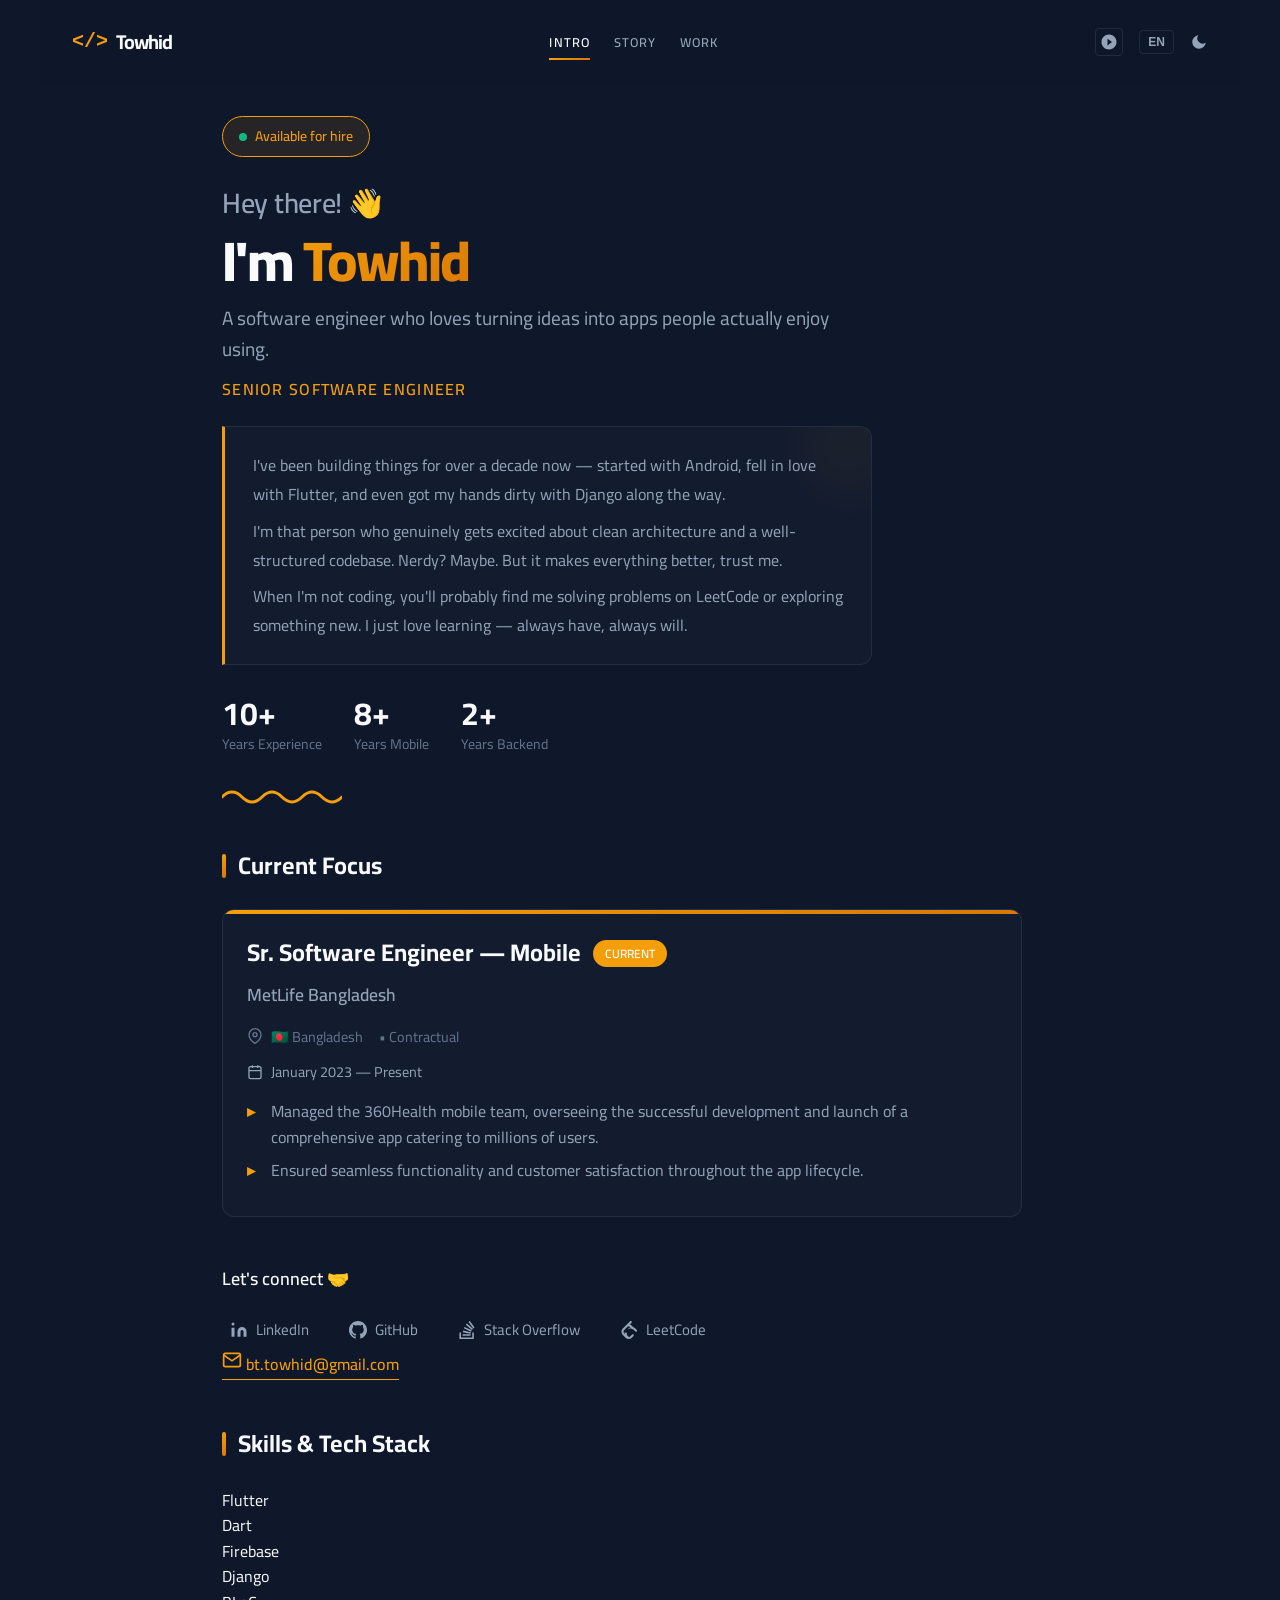
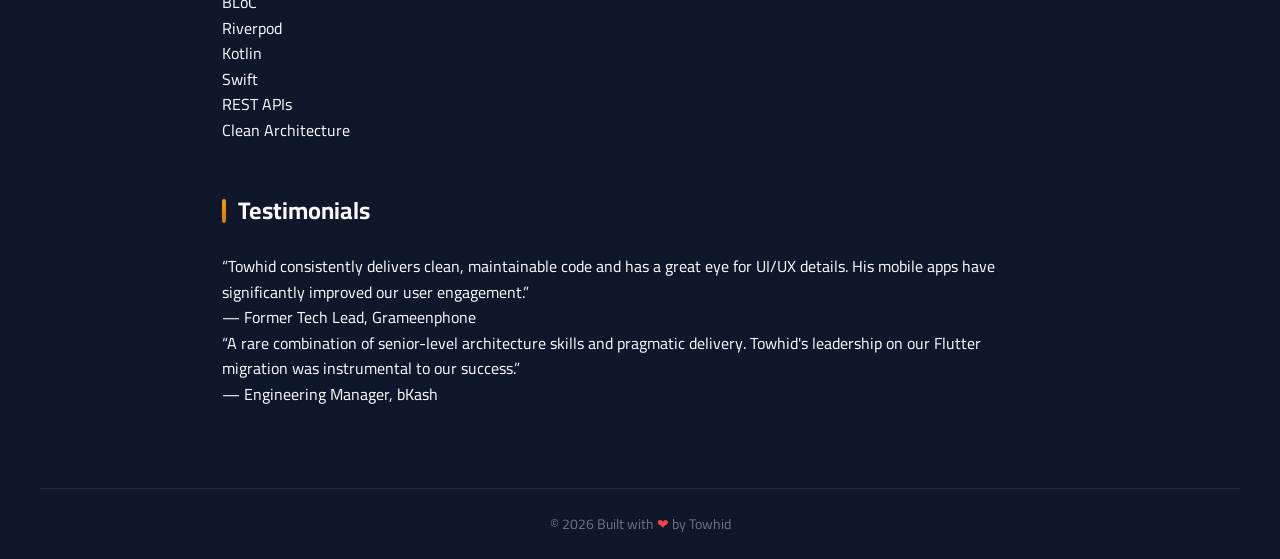
==== commit 7413a418: "feedback-fixes-2026-05-06: Address SEO, heading hierarchy, broken links, contact email, testimonials" ====
--- a/index.html
+++ b/index.html
@@ -5,6 +5,34 @@
     <meta charset="UTF-8">
     <meta name="viewport" content="width=device-width, initial-scale=1.0">
     <title>Towhid - Software Engineer</title>
+    <meta name="description" content="Towhidul Islam – Senior Software Engineer specializing in mobile and web applications. Portfolio, projects, and contact information.">
+    <link rel="canonical" href="https://towhid.space/" />
+    <meta property="og:title" content="Towhid - Software Engineer" />
+    <meta property="og:description" content="Portfolio of Towhidul Islam, Senior Software Engineer." />
+    <meta property="og:image" content="https://towhid.space/og-image.png" />
+    <meta property="og:url" content="https://towhid.space/" />
+    <meta property="og:type" content="website" />
+    <meta name="twitter:card" content="summary_large_image" />
+    <meta name="twitter:title" content="Towhid - Software Engineer" />
+    <meta name="twitter:description" content="Portfolio of Towhidul Islam, Senior Software Engineer." />
+    <meta name="twitter:image" content="https://towhid.space/og-image.png" />
+    <link rel="icon" href="favicon.ico" type="image/x-icon" />
+    <script type="application/ld+json">
+    {
+      "@context": "https://schema.org",
+      "@type": "Person",
+      "name": "Towhidul Islam",
+      "jobTitle": "Senior Software Engineer",
+      "url": "https://towhid.space/",
+      "email": "mailto:bt.towhid@gmail.com",
+      "sameAs": [
+        "https://linkedin.com/in/itsTowhid",
+        "https://github.com/itsTowhid",
+        "https://stackoverflow.com/users/411552/towhid",
+        "https://leetcode.com/itsTowhid"
+      ]
+    }
+    </script>
     <link rel="preconnect" href="https://fonts.googleapis.com">
     <link rel="preconnect" href="https://fonts.gstatic.com" crossorigin>
     <link href="https://fonts.googleapis.com/css2?family=Cairo:wght@400;600;700;800&display=swap" rel="stylesheet">
@@ -116,6 +144,43 @@
                     <h3 class="subsection-title" data-en="Let's connect 🤝" data-bn="চলুন যুক্ত হই 🤝">Let's connect 🤝
                     </h3>
                     <div class="social-links" id="social-links"></div>
+                    <div class="contact-email">
+                        <a href="mailto:bt.towhid@gmail.com" class="email-link">
+                            <svg width="20" height="20" viewBox="0 0 24 24" fill="none" stroke="currentColor" stroke-width="2">
+                                <path d="M4 4h16c1.1 0 2 .9 2 2v12c0 1.1-.9 2-2 2H4c-1.1 0-2-.9-2-2V6c0-1.1.9-2 2-2z" />
+                                <polyline points="22,6 12,13 2,6" />
+                            </svg>
+                            <span>bt.towhid@gmail.com</span>
+                        </a>
+                    </div>
+                </div>
+                <div class="section-block">
+                    <h2 class="section-title" data-en="Skills & Tech Stack" data-bn="দক্ষতা ও প্রযুক্তি">Skills &amp; Tech Stack</h2>
+                    <div class="skills-grid" id="skills-container">
+                        <div class="skill-item">Flutter</div>
+                        <div class="skill-item">Dart</div>
+                        <div class="skill-item">Firebase</div>
+                        <div class="skill-item">Django</div>
+                        <div class="skill-item">BLoC</div>
+                        <div class="skill-item">Riverpod</div>
+                        <div class="skill-item">Kotlin</div>
+                        <div class="skill-item">Swift</div>
+                        <div class="skill-item">REST APIs</div>
+                        <div class="skill-item">Clean Architecture</div>
+                    </div>
+                </div>
+                <div class="section-block">
+                    <h2 class="section-title" data-en="Testimonials" data-bn="প্রশংসাপত্র">Testimonials</h2>
+                    <div class="testimonials-grid">
+                        <div class="testimonial-card">
+                            <p class="testimonial-text">&ldquo;Towhid consistently delivers clean, maintainable code and has a great eye for UI/UX details. His mobile apps have significantly improved our user engagement.&rdquo;</p>
+                            <p class="testimonial-author">— Former Tech Lead, Grameenphone</p>
+                        </div>
+                        <div class="testimonial-card">
+                            <p class="testimonial-text">&ldquo;A rare combination of senior-level architecture skills and pragmatic delivery. Towhid's leadership on our Flutter migration was instrumental to our success.&rdquo;</p>
+                            <p class="testimonial-author">— Engineering Manager, bKash</p>
+                        </div>
+                    </div>
                 </div>
             </div>
         </section>
@@ -124,8 +189,8 @@
         <section id="story" class="section">
             <div class="container">
                 <div class="resume-header">
-                    <h1 class="page-title" data-en="My Story" data-bn="আমার গল্প">My Story</h1>
-                    <a href="resume.pdf" class="download-resume-btn" download>
+                    <h2 class="page-title" data-en="My Story" data-bn="আমার গল্প">My Story</h2>
+            <a href="https://github.com/itsTowhid/Towhid-Resume/raw/main/Towhid_Resume.pdf" class="download-resume-btn" download>
                         <svg width="20" height="20" viewBox="0 0 24 24" fill="none" stroke="currentColor"
                             stroke-width="2">
                             <path d="M21 15v4a2 2 0 0 1-2 2H5a2 2 0 0 1-2-2v-4" />
@@ -171,7 +236,7 @@
         <!-- Work Section -->
         <section id="work" class="section">
             <div class="container">
-                <h1 class="page-title" data-en="My Work" data-bn="আমার কাজ">My Work</h1>
+                <h2 class="page-title" data-en="My Work" data-bn="আমার কাজ">My Work</h2>
                 <p class="page-description"
                     data-en="A showcase of my technical projects, contributions, and achievements."
                     data-bn="আমার কারিগরি কাজ, অবদান এবং অর্জনের প্রদর্শনী।">A showcase of my technical projects,
